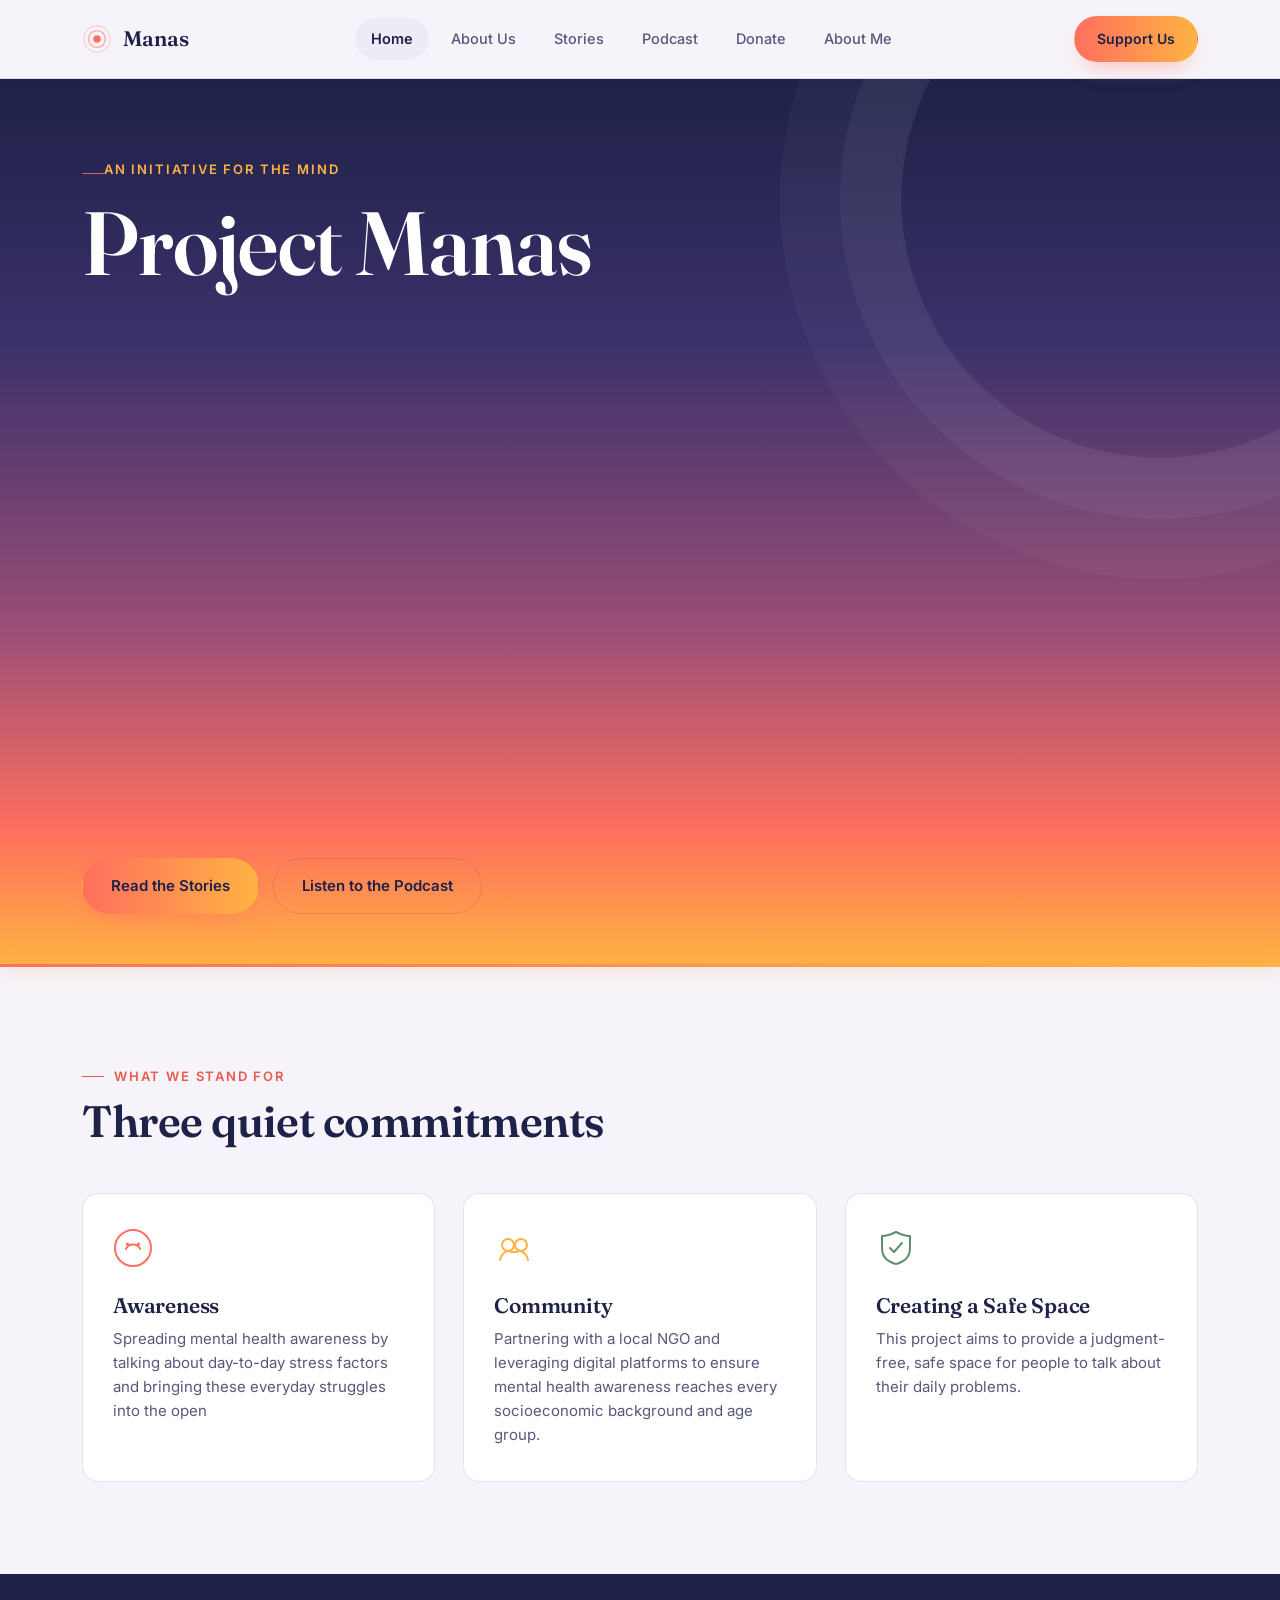
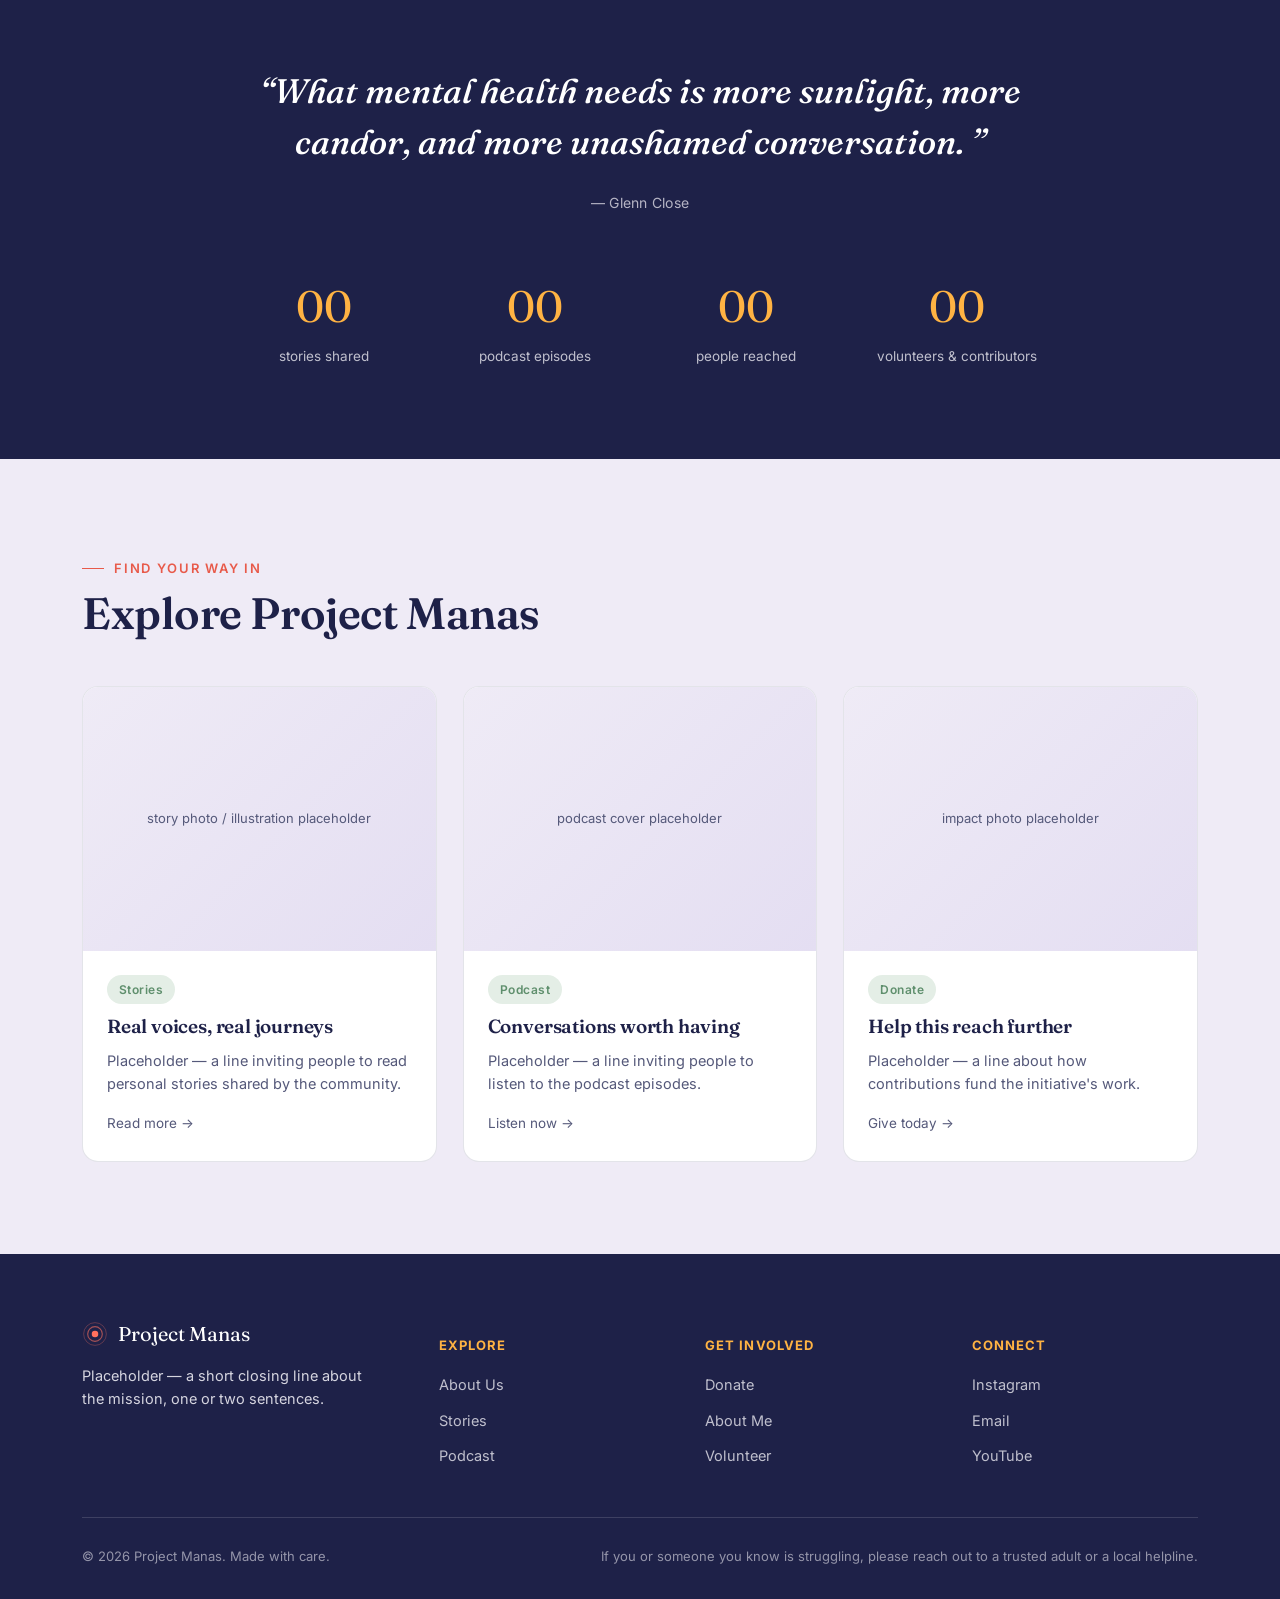
==== index.html @ 9d2ca4c9 "Update index.html" ====
<!doctype html>
<html lang="en">
<head>
<meta charset="UTF-8">
<meta name="viewport" content="width=device-width, initial-scale=1.0">
<title>Project Manas — an initiative for the mind</title>
<meta name="description" content="Project Manas is a youth-led mental health awareness initiative — stories, conversations and support, from stigma to sunrise.">
<link rel="preconnect" href="https://fonts.googleapis.com">
<link rel="preconnect" href="https://fonts.gstatic.com" crossorigin>
<link href="https://fonts.googleapis.com/css2?family=Fraunces:ital,opsz,wght@0,9..144,400;0,9..144,600;1,9..144,500&family=Inter:wght@400;500;600;700&display=swap" rel="stylesheet">
<link rel="stylesheet" href="style.css">
</head>
<body>

<!-- ============================= NAV ============================= -->
<header class="site-nav">
  <div class="container">
    <a href="index.html" class="brand">
      <svg class="mark" viewBox="0 0 32 32" fill="none" xmlns="http://www.w3.org/2000/svg" aria-hidden="true">
        <circle cx="16" cy="16" r="4" fill="url(#g-nav)"/>
        <circle cx="16" cy="16" r="9" stroke="url(#g-nav)" stroke-width="1.4" opacity="0.6"/>
        <circle cx="16" cy="16" r="14" stroke="url(#g-nav)" stroke-width="1.2" opacity="0.3"/>
        <defs><linearGradient id="g-nav" x1="0" y1="0" x2="32" y2="32">
          <stop stop-color="#FF6F5E"/><stop offset="1" stop-color="#FFB343"/>
        </linearGradient></defs>
      </svg>
      Manas
    </a>

    <nav aria-label="Primary">
      <ul class="nav-links">
        <li><a href="index.html" class="active">Home</a></li>
        <li><a href="about-us.html">About Us</a></li>
        <li><a href="stories.html">Stories</a></li>
        <li><a href="podcast.html">Podcast</a></li>
        <li><a href="donate.html">Donate</a></li>
        <li><a href="about-me.html">About Me</a></li>
      </ul>
    </nav>

    <div class="nav-cta">
      <a href="donate.html" class="btn btn-primary">Support Us</a>
      <button class="nav-toggle" aria-label="Toggle menu" aria-expanded="false"><span></span></button>
    </div>
  </div>
</header>

<!-- ============================= HERO ============================= -->
<section class="hero">
  <div class="container hero-inner">
 <span class="eyebrow" style="color:#FFB343;">an initiative for the mind</span>
    <h1>Project&nbsp;Manas</h1>
   
    
      <!--Project Manas is a student-led research initiative exploring the challenges, pressures and sources of stress experienced by school students.
      Through conversations, questionnaires and personal stories, we are creating a space where young voices can be heard, understood and valued.-->
    <div class="video-container">
    <iframe
        src="https://www.youtube.com/embed/s3HhU41XcIk"
        title="Project Manas – Introduction"
        allow="accelerometer; autoplay; clipboard-write; encrypted-media; gyroscope; picture-in-picture; web-share"
        allowfullscreen>
    </iframe>
</div>

    <div class="hero-cta">
      <a href="stories.html" class="btn btn-primary">Read the Stories</a>
      <a href="podcast.html" class="btn btn-outline">Listen to the Podcast</a>
    </div>
  </div>
</section>
<div class="horizon glow"></div>

<!-- ============================= PILLARS ============================= -->
<section class="section">
  <div class="container">
    <div class="section-head">
      <div>
        <span class="eyebrow">what we stand for</span>
        <h2 class="mt-8">Three quiet commitments</h2>
      </div>
      <p class="lede">
        <!-- CONTENT: replace with a short framing line for this section -->
       
      </p>
    </div>

    <div class="grid-3">
      <article class="pillar">
        <svg class="icon" viewBox="0 0 40 40" fill="none"><circle cx="20" cy="20" r="18" stroke="#FF6F5E" stroke-width="2"/><path d="M13 21c2-6 12-6 14 0" stroke="#FF6F5E" stroke-width="2" stroke-linecap="round"/><circle cx="14.5" cy="16" r="1.6" fill="#FF6F5E"/><circle cx="25.5" cy="16" r="1.6" fill="#FF6F5E"/></svg>
        <h3>Awareness</h3>
        <p>Spreading mental health awareness by talking about day-to-day stress factors and bringing these everyday struggles into the open</p>
      </article>

      <article class="pillar">
        <svg class="icon" viewBox="0 0 40 40" fill="none"><circle cx="14" cy="17" r="6" stroke="#FFB343" stroke-width="2"/><circle cx="27" cy="17" r="6" stroke="#FFB343" stroke-width="2"/><path d="M6 32c1-6 6-9 8-9s3 1 6 1 4-1 6-1 7 3 8 9" stroke="#FFB343" stroke-width="2" stroke-linecap="round"/></svg>
        <h3>Community</h3>
        <p>Partnering with a local NGO and leveraging digital platforms to ensure mental health awareness reaches every socioeconomic background and age group.</p>
      </article>

      <article class="pillar">
        <svg class="icon" viewBox="0 0 40 40" fill="none"><path d="M20 4c8 4 14 4 14 4v12c0 10-6 14-14 16C12 34 6 30 6 20V8s6 0 14-4Z" stroke="#5F8F6D" stroke-width="2" stroke-linejoin="round"/><path d="M14 20l4 4 8-9" stroke="#5F8F6D" stroke-width="2" stroke-linecap="round" stroke-linejoin="round"/></svg>
        <h3>Creating a Safe Space</h3>
        <p>This project aims to provide a judgment-free, safe space for people to talk about their daily problems.</p>
      </article>
    </div>
  </div>
</section>

<!-- ============================= QUOTE / STAT STRIP ============================= -->
<section class="section on-dark">
  <div class="container">
    <div class="quote-block">
      <blockquote>
        <!-- CONTENT: replace with a real quote — from a founder, a contributor, or a participant -->
        &ldquo;What mental health needs is more sunlight, more candor, and more unashamed conversation. 
&rdquo;
      </blockquote>
      <cite>— Glenn Close</cite>
    </div>

    <div class="stats mt-56 center" style="max-width:820px;">
      <div class="stat"><div class="num">00</div><div class="label"><!-- CONTENT --> stories shared</div></div>
      <div class="stat"><div class="num">00</div><div class="label"><!-- CONTENT --> podcast episodes</div></div>
      <div class="stat"><div class="num">00</div><div class="label"><!-- CONTENT --> people reached</div></div>
      <div class="stat"><div class="num">00</div><div class="label"><!-- CONTENT --> volunteers &amp; contributors</div></div>
    </div>
  </div>
</section>

<!-- ============================= EXPLORE ============================= -->
<section class="section on-panel">
  <div class="container">
    <div class="section-head">
      <div>
        <span class="eyebrow">find your way in</span>
        <h2 class="mt-8">Explore Project Manas</h2>
      </div>
    </div>

    <div class="cards-grid">
      <a href="stories.html" class="card">
        <div class="card-media">story photo / illustration placeholder</div>
        <div class="card-body">
          <span class="tag">Stories</span>
          <h3>Real voices, real journeys</h3>
          <p><!-- CONTENT --> Placeholder — a line inviting people to read personal stories shared by the community.</p>
          <div class="card-foot"><span>Read more →</span></div>
        </div>
      </a>

      <a href="podcast.html" class="card">
        <div class="card-media">podcast cover placeholder</div>
        <div class="card-body">
          <span class="tag">Podcast</span>
          <h3>Conversations worth having</h3>
          <p><!-- CONTENT --> Placeholder — a line inviting people to listen to the podcast episodes.</p>
          <div class="card-foot"><span>Listen now →</span></div>
        </div>
      </a>

      <a href="donate.html" class="card">
        <div class="card-media">impact photo placeholder</div>
        <div class="card-body">
          <span class="tag">Donate</span>
          <h3>Help this reach further</h3>
          <p><!-- CONTENT --> Placeholder — a line about how contributions fund the initiative's work.</p>
          <div class="card-foot"><span>Give today →</span></div>
        </div>
      </a>
    </div>
  </div>
</section>

<!-- ============================= FOOTER ============================= -->
<footer class="site-footer">
  <div class="container">
    <div class="footer-top">
      <div>
        <div class="footer-brand">
          <svg class="mark" viewBox="0 0 32 32" fill="none" xmlns="http://www.w3.org/2000/svg" aria-hidden="true" width="26" height="26">
            <circle cx="16" cy="16" r="4" fill="url(#g-foot)"/>
            <circle cx="16" cy="16" r="9" stroke="url(#g-foot)" stroke-width="1.4" opacity="0.6"/>
            <circle cx="16" cy="16" r="14" stroke="url(#g-foot)" stroke-width="1.2" opacity="0.3"/>
            <defs><linearGradient id="g-foot" x1="0" y1="0" x2="32" y2="32">
              <stop stop-color="#FF6F5E"/><stop offset="1" stop-color="#FFB343"/>
            </linearGradient></defs>
          </svg>
          Project Manas
        </div>
        <p style="max-width:32ch; font-size:14.5px;"><!-- CONTENT --> Placeholder — a short closing line about the mission, one or two sentences.</p>
      </div>
      <div class="footer-col">
        <h4>Explore</h4>
        <ul>
          <li><a href="about-us.html">About Us</a></li>
          <li><a href="stories.html">Stories</a></li>
          <li><a href="podcast.html">Podcast</a></li>
        </ul>
      </div>
      <div class="footer-col">
        <h4>Get Involved</h4>
        <ul>
          <li><a href="donate.html">Donate</a></li>
          <li><a href="about-me.html">About Me</a></li>
          <li><a href="#">Volunteer</a></li>
        </ul>
      </div>
      <div class="footer-col">
        <h4>Connect</h4>
        <ul>
          <li><a href="#">Instagram</a></li>
          <li><a href="#">Email</a></li>
          <li><a href="#">YouTube</a></li>
        </ul>
      </div>
    </div>
    <div class="footer-bottom">
      <span>© 2026 Project Manas. Made with care.</span>
      <span>If you or someone you know is struggling, please reach out to a trusted adult or a local helpline.</span>
    </div>
  </div>
</footer>

<script src="script.js"></script>
</body>
</html>
---- style.css ----
/* ==========================================================================
   PROJECT MANAS — design system
   Concept: "the horizon line" — a mind's journey from a quiet, dark night
   (stigma, struggle, silence) into a warm sunrise (awareness, community,
   hope). The gradient that runs through the hero, dividers and buttons is
   the one signature element carried across every page.
   ========================================================================== */

:root{
  /* ---- color: night → dawn ---- */
  --ink:        #1E2148;   /* deep indigo — dark sections, primary text */
  --ink-2:      #322A5E;   /* indigo-violet — gradient midpoint */
  --ink-soft:   #57598090; /* not used directly, kept for reference */
  --text-soft:  #55597A;   /* muted body text on light bg */
  --paper:      #F6F4FA;   /* pale lavender-white — main background */
  --paper-dim:  #EFEBF6;   /* slightly deeper panel background */
  --coral:      #FF6F5E;   /* sunrise coral — primary accent / CTA */
  --coral-dark: #E85A4A;
  --gold:       #FFB343;   /* sunrise gold — secondary accent */
  --rose:       #C9587B;   /* gradient midpoint between violet and coral */
  --sage:       #5F8F6D;   /* growth green — tags, quiet success accents */
  --sage-soft:  #E4EEE6;
  --line:       rgba(30,33,72,0.12);
  --line-dark:  rgba(255,255,255,0.14);

  --dawn-gradient: linear-gradient(180deg, #1E2148 0%, #3B316A 30%, #9A4E77 62%, #FF6F5E 85%, #FFB343 100%);
  --dawn-gradient-h: linear-gradient(90deg, #FF6F5E 0%, #FFB343 100%);
  --dawn-gradient-h-soft: linear-gradient(90deg, rgba(255,111,94,.55), rgba(255,179,67,.55));

  /* ---- type ---- */
  --font-display: "Fraunces", "Iowan Old Style", Georgia, serif;
  --font-body: "Inter", -apple-system, BlinkMacSystemFont, "Segoe UI", sans-serif;

  /* ---- layout ---- */
  --container: 1180px;
  --radius-lg: 24px;
  --radius-md: 16px;
  --radius-sm: 10px;
  --radius-pill: 999px;
}

*, *::before, *::after{ box-sizing: border-box; }

html{ scroll-behavior: smooth; }
@media (prefers-reduced-motion: reduce){
  html{ scroll-behavior: auto; }
  *, *::before, *::after{ animation-duration: 0.001ms !important; animation-iteration-count: 1 !important; transition-duration: 0.001ms !important; }
}

body{
  margin: 0;
  font-family: var(--font-body);
  color: var(--ink);
  background: var(--paper);
  -webkit-font-smoothing: antialiased;
  line-height: 1.6;
}

img{ max-width: 100%; display: block; }

a{ color: inherit; text-decoration: none; }

::selection{ background: var(--coral); color: white; }

:focus-visible{
  outline: 2.5px solid var(--coral);
  outline-offset: 3px;
  border-radius: 4px;
}

.container{
  max-width: var(--container);
  margin: 0 auto;
  padding: 0 32px;
}

.eyebrow{
  display: inline-flex;
  align-items: center;
  gap: 10px;
  font-size: 13px;
  letter-spacing: 0.14em;
  text-transform: uppercase;
  font-weight: 600;
  color: var(--coral-dark);
}
.eyebrow::before{
  content: "";
  width: 22px; height: 1px;
  background: var(--coral-dark);
  display: inline-block;
}
.on-dark .eyebrow{ color: var(--gold); }
.on-dark .eyebrow::before{ background: var(--gold); }

h1, h2, h3{
  font-family: var(--font-display);
  font-weight: 600;
  line-height: 1.1;
  margin: 0;
  letter-spacing: -0.01em;
}

h1{ font-size: clamp(40px, 6vw, 76px); }
h2{ font-size: clamp(28px, 3.6vw, 44px); }
h3{ font-size: 21px; }

p{ margin: 0; }

.lede{
  font-size: 19px;
  color: var(--text-soft);
  max-width: 54ch;
}
.on-dark .lede{ color: rgba(246,244,250,0.82); }

/* ---- buttons ---- */
.btn{
  display: inline-flex;
  align-items: center;
  gap: 10px;
  padding: 15px 28px;
  border-radius: var(--radius-pill);
  font-weight: 600;
  font-size: 15px;
  border: 1.5px solid transparent;
  cursor: pointer;
  transition: transform .18s ease, box-shadow .18s ease, background .18s ease, border-color .18s ease;
  white-space: nowrap;
}
.btn:hover{ transform: translateY(-2px); }

.btn-primary{
  background: var(--dawn-gradient-h);
  color: #1E2148;
  box-shadow: 0 10px 24px -10px rgba(255,111,94,0.55);
}
.btn-primary:hover{ box-shadow: 0 14px 30px -10px rgba(255,111,94,0.7); }

.btn-outline{
  border-color: var(--line);
  color: var(--ink);
  background: transparent;
}
.btn-outline:hover{ border-color: var(--coral-dark); }

.on-dark .btn-outline{
  border-color: var(--line-dark);
  color: var(--paper);
}
.on-dark .btn-outline:hover{ border-color: var(--gold); }

/* ==========================================================================
   NAV
   ========================================================================== */
.site-nav{
  position: sticky;
  top: 0;
  z-index: 100;
  background: rgba(246,244,250,0.82);
  backdrop-filter: blur(14px);
  -webkit-backdrop-filter: blur(14px);
  border-bottom: 1px solid var(--line);
}
.site-nav .container{
  display: flex;
  align-items: center;
  justify-content: space-between;
  height: 78px;
}
.brand{
  display: flex;
  align-items: center;
  gap: 11px;
  font-family: var(--font-display);
  font-weight: 600;
  font-size: 21px;
  color: var(--ink);
}
.brand .mark{ width: 30px; height: 30px; flex-shrink: 0; }

.nav-links{
  display: flex;
  align-items: center;
  gap: 6px;
  list-style: none;
  margin: 0; padding: 0;
}
.nav-links a{
  display: inline-block;
  padding: 9px 16px;
  border-radius: var(--radius-pill);
  font-size: 14.5px;
  font-weight: 500;
  color: var(--text-soft);
  transition: color .15s ease, background .15s ease;
}
.nav-links a:hover{ color: var(--ink); background: var(--paper-dim); }
.nav-links a.active{ color: var(--ink); background: var(--paper-dim); font-weight: 600; }

.nav-cta{ display: flex; align-items: center; gap: 14px; }
.nav-cta .btn{ padding: 11px 22px; font-size: 14px; }

.nav-toggle{
  display: none;
  background: none; border: none; cursor: pointer;
  width: 40px; height: 40px;
  align-items: center; justify-content: center;
}
.nav-toggle span, .nav-toggle span::before, .nav-toggle span::after{
  content: ""; display: block; width: 22px; height: 2px; background: var(--ink);
  position: relative; transition: transform .2s ease, opacity .2s ease;
}
.nav-toggle span::before{ position: absolute; top: -7px; }
.nav-toggle span::after{ position: absolute; top: 7px; }

@media (max-width: 900px){
  .nav-links{
    position: fixed; inset: 78px 0 0 0;
    background: var(--paper);
    flex-direction: column;
    align-items: stretch;
    padding: 18px 24px;
    gap: 2px;
    transform: translateY(-8px);
    opacity: 0;
    pointer-events: none;
    transition: opacity .2s ease, transform .2s ease;
  }
  .nav-links a{ padding: 14px 12px; font-size: 17px; border-radius: var(--radius-sm); }
  .site-nav.open .nav-links{ opacity: 1; transform: translateY(0); pointer-events: auto; }
  .nav-toggle{ display: flex; }
  .nav-cta .btn-outline{ display: none; }
}

/* ==========================================================================
   HERO
   ========================================================================== */
.hero{
  position: relative;
  background: var(--dawn-gradient);
  color: var(--paper);
  overflow: hidden;
  padding: 110px 0 90px;
}
.hero::after{
  /* subtle static "ripple" rings, echoing the logo mark */
  content: "";
  position: absolute;
  right: -140px; top: -140px;
  width: 520px; height: 520px;
  border-radius: 50%;
  border: 1px solid rgba(255,255,255,0.10);
  box-shadow: 0 0 0 60px rgba(255,255,255,0.045), 0 0 0 120px rgba(255,255,255,0.03);
  pointer-events: none;
}
.hero-inner{
  position: relative;
  z-index: 1;
  display: grid;
  gap: 26px;
  max-width: 720px;
}
.hero h1{ color: white; }
.hero .lede{ color: rgba(246,244,250,0.86); }
.hero-cta{ display: flex; gap: 14px; flex-wrap: wrap; margin-top: 8px; }

.page-hero{
  padding: 76px 0 80px;
}
.page-hero .hero-inner{ max-width: 640px; gap: 18px; }

/* ---- horizon divider: the signature element ---- */
.horizon{
  height: 3px;
  width: 100%;
  background: var(--dawn-gradient-h);
  border: none;
  margin: 0;
  position: relative;
}
.horizon.glow{
  box-shadow: 0 0 22px 1px rgba(255,143,84,0.55);
  animation: horizon-breathe 6s ease-in-out infinite;
}
@keyframes horizon-breathe{
  0%, 100%{ opacity: 0.75; }
  50%{ opacity: 1; }
}

/* ==========================================================================
   SECTIONS
   ========================================================================== */
.section{ padding: 92px 0; }
.section-tight{ padding: 64px 0; }
.section.on-panel{ background: var(--paper-dim); }
.section.on-dark{ background: var(--ink); color: var(--paper); }

.section-head{
  display: flex;
  justify-content: space-between;
  align-items: flex-end;
  gap: 24px;
  margin-bottom: 48px;
  flex-wrap: wrap;
}
.section-head h2{ margin-top: 10px; }

/* ---- pillar / value cards ---- */
.grid-3{
  display: grid;
  grid-template-columns: repeat(3, 1fr);
  gap: 28px;
}
.grid-2{
  display: grid;
  grid-template-columns: repeat(2, 1fr);
  gap: 28px;
}
@media (max-width: 860px){
  .grid-3, .grid-2{ grid-template-columns: 1fr; }
}

.pillar{
  padding: 34px 30px;
  border-radius: var(--radius-md);
  background: white;
  border: 1px solid var(--line);
  transition: transform .2s ease, box-shadow .2s ease;
}
.pillar:hover{ transform: translateY(-4px); box-shadow: 0 20px 40px -24px rgba(30,33,72,0.25); }
.pillar .icon{ width: 40px; height: 40px; margin-bottom: 18px; }
.pillar h3{ margin-bottom: 10px; }
.pillar p{ color: var(--text-soft); font-size: 15px; }

/* ---- generic content card (stories / podcast episodes / donate tiers) ---- */
.card{
  background: white;
  border: 1px solid var(--line);
  border-radius: var(--radius-md);
  overflow: hidden;
  display: flex;
  flex-direction: column;
  transition: transform .2s ease, box-shadow .2s ease;
}
.card:hover{ transform: translateY(-4px); box-shadow: 0 24px 44px -26px rgba(30,33,72,0.28); }
.card-media{
  aspect-ratio: 4/3;
  background: linear-gradient(135deg, var(--paper-dim), #E4DEF2);
  display: flex; align-items: center; justify-content: center;
  color: var(--text-soft); font-size: 13px;
}
.card-media iframe {
    width: 100%;
    height: 100%;
    border: 0;
}
.card-body{ padding: 24px 24px 26px; display: flex; flex-direction: column; gap: 12px; flex: 1; }
.tag{
  display: inline-flex;
  align-self: flex-start;
  font-size: 12px;
  font-weight: 600;
  letter-spacing: 0.04em;
  padding: 5px 12px;
  border-radius: var(--radius-pill);
  background: var(--sage-soft);
  color: var(--sage);
}
.card h3{ font-size: 19px; }
.card p{ color: var(--text-soft); font-size: 14.5px; }
.card-foot{ margin-top: auto; display: flex; align-items: center; justify-content: space-between; font-size: 13.5px; color: var(--text-soft); padding-top: 6px; }

.cards-grid{ display: grid; grid-template-columns: repeat(3, 1fr); gap: 26px; }
@media (max-width: 980px){ .cards-grid{ grid-template-columns: repeat(2, 1fr); } }
@media (max-width: 640px){ .cards-grid{ grid-template-columns: 1fr; } }

/* ---- quote block ---- */
.quote-block{
  max-width: 780px;
  margin: 0 auto;
  text-align: center;
}
.quote-block blockquote{
  font-family: var(--font-display);
  font-style: italic;
  font-weight: 500;
  font-size: clamp(24px, 3vw, 34px);
  line-height: 1.5;
  margin: 0 0 22px;
  color: var(--ink);
}
.on-dark .quote-block blockquote{ color: white; }
.quote-block cite{ font-style: normal; font-size: 14px; color: var(--text-soft); letter-spacing: 0.02em; }
.on-dark .quote-block cite{ color: rgba(246,244,250,0.7); }

/* ---- filter pills (stories / podcast) ---- */
.filters{ display: flex; gap: 10px; flex-wrap: wrap; }
.filter-pill{
  padding: 9px 18px;
  border-radius: var(--radius-pill);
  border: 1.5px solid var(--line);
  background: white;
  font-size: 13.5px;
  font-weight: 600;
  color: var(--text-soft);
  cursor: pointer;
  transition: all .15s ease;
}
.filter-pill.is-active, .filter-pill:hover{
  border-color: var(--coral-dark);
  color: var(--coral-dark);
  background: rgba(255,111,94,0.08);
}

/* ---- donate tiers ---- */
.tier{
  padding: 36px 30px;
  border-radius: var(--radius-lg);
  border: 1.5px solid var(--line);
  background: white;
  display: flex;
  flex-direction: column;
  gap: 16px;
}
.tier.featured{
  border-color: transparent;
  background: var(--ink);
  color: var(--paper);
  position: relative;
}
.tier.featured::before{
  content: "";
  position: absolute; inset: 0;
  border-radius: inherit;
  padding: 1.5px;
  background: var(--dawn-gradient-h);
  -webkit-mask: linear-gradient(#fff 0 0) content-box, linear-gradient(#fff 0 0);
  -webkit-mask-composite: xor;
  mask-composite: exclude;
  pointer-events: none;
}
.tier .amount{ font-family: var(--font-display); font-size: 40px; font-weight: 600; }
.tier ul{ list-style: none; margin: 0; padding: 0; display: grid; gap: 10px; font-size: 14.5px; }
.tier.featured ul{ color: rgba(246,244,250,0.85); }
.tier ul{ color: var(--text-soft); }
.tier li{ display: flex; gap: 10px; align-items: flex-start; }
.tier li svg{ flex-shrink: 0; margin-top: 3px; }

/* ---- podcast player mock ---- */
.player{
  display: flex;
  align-items: center;
  gap: 18px;
  padding: 18px 22px;
  border-radius: var(--radius-md);
  background: var(--ink);
  color: white;
}
.player .play-btn{
  width: 46px; height: 46px; border-radius: 50%;
  background: var(--dawn-gradient-h);
  display: flex; align-items: center; justify-content: center;
  flex-shrink: 0; border: none; cursor: pointer;
}
.player .track{ flex: 1; height: 4px; background: rgba(255,255,255,0.18); border-radius: 4px; overflow: hidden; }
.player .track::after{ content: ""; display: block; width: 32%; height: 100%; background: var(--dawn-gradient-h); }
.player .time{ font-size: 12.5px; color: rgba(255,255,255,0.7); font-variant-numeric: tabular-nums; }

/* ---- simple stat strip ---- */
.stats{
  display: grid;
  grid-template-columns: repeat(4, 1fr);
  gap: 24px;
  text-align: left;
}
@media (max-width: 760px){ .stats{ grid-template-columns: repeat(2, 1fr); } }
.stat .num{ font-family: var(--font-display); font-size: clamp(30px,4vw,44px); color: var(--gold); }
.stat .label{ font-size: 13.5px; color: rgba(246,244,250,0.75); margin-top: 4px; }

/* ---- team / person block (about us + about me) ---- */
.person{
  display: grid;
  grid-template-columns: 260px 1fr;
  gap: 46px;
  align-items: center;
}
@media (max-width: 760px){ .person{ grid-template-columns: 1fr; } }
.person-photo{
  aspect-ratio: 1;
  border-radius: var(--radius-lg);
  background: linear-gradient(150deg, var(--rose), var(--gold));
  display: flex; align-items: center; justify-content: center;
  color: white; font-size: 13px; text-align: center; padding: 20px;
}

.timeline{ display: grid; gap: 0; }
.timeline-item{
  display: grid;
  grid-template-columns: 110px 1px 1fr;
  gap: 28px;
  padding-bottom: 40px;
  position: relative;
}
.timeline-item:last-child{ padding-bottom: 0; }
.timeline-item .when{ font-weight: 600; color: var(--coral-dark); font-size: 14.5px; padding-top: 3px; }
.timeline-item .rule{ background: var(--line); position: relative; }
.timeline-item .rule::before{
  content: "";
  position: absolute; top: 3px; left: 50%; transform: translateX(-50%);
  width: 9px; height: 9px; border-radius: 50%;
  background: var(--dawn-gradient-h);
}
.timeline-item:last-child .rule{ background: linear-gradient(var(--line), transparent); }
.timeline-item h3{ margin-bottom: 8px; }
.timeline-item p{ color: var(--text-soft); font-size: 15px; max-width: 56ch; }
@media (max-width: 620px){
  .timeline-item{ grid-template-columns: 70px 1px 1fr; gap: 18px; }
}

/* ---- form (donate / contact-style bits) ---- */
.field-row{ display: grid; grid-template-columns: 1fr 1fr; gap: 16px; }
@media (max-width: 620px){ .field-row{ grid-template-columns: 1fr; } }
label{ display: block; font-size: 13.5px; font-weight: 600; margin-bottom: 7px; color: var(--ink); }
input[type="text"], input[type="email"], input[type="number"], textarea{
  width: 100%;
  padding: 13px 16px;
  border-radius: var(--radius-sm);
  border: 1.5px solid var(--line);
  background: white;
  font-family: var(--font-body);
  font-size: 15px;
  color: var(--ink);
  transition: border-color .15s ease;
}
input:focus, textarea:focus{ border-color: var(--coral-dark); outline: none; }
.amount-toggle{ display: flex; gap: 10px; flex-wrap: wrap; }
.amount-toggle button{
  padding: 12px 20px;
  border-radius: var(--radius-pill);
  border: 1.5px solid var(--line);
  background: white;
  font-weight: 600;
  cursor: pointer;
}
.amount-toggle button.is-active{ background: var(--ink); color: white; border-color: var(--ink); }

/* ==========================================================================
   FOOTER
   ========================================================================== */
.site-footer{
  background: var(--ink);
  color: rgba(246,244,250,0.85);
  padding: 64px 0 32px;
}
.footer-top{
  display: grid;
  grid-template-columns: 1.4fr 1fr 1fr 1fr;
  gap: 40px;
  padding-bottom: 48px;
}
@media (max-width: 760px){ .footer-top{ grid-template-columns: 1fr 1fr; } }
.footer-brand{ display: flex; align-items: center; gap: 10px; font-family: var(--font-display); font-size: 20px; color: white; margin-bottom: 14px; }
.footer-col h4{ font-size: 13px; text-transform: uppercase; letter-spacing: 0.08em; color: var(--gold); margin-bottom: 16px; }
.footer-col ul{ list-style: none; margin: 0; padding: 0; display: grid; gap: 10px; }
.footer-col a{ font-size: 14.5px; color: rgba(246,244,250,0.75); transition: color .15s ease; }
.footer-col a:hover{ color: white; }
.footer-bottom{
  padding-top: 28px;
  border-top: 1px solid var(--line-dark);
  display: flex;
  justify-content: space-between;
  align-items: center;
  flex-wrap: wrap;
  gap: 12px;
  font-size: 13px;
  color: rgba(246,244,250,0.55);
}

/* ---- utility ---- */
.mt-8{ margin-top: 8px; } .mt-16{ margin-top: 16px; } .mt-24{ margin-top: 24px; } .mt-40{ margin-top: 40px; } .mt-56{ margin-top: 56px; }
.center{ text-align: center; margin-left: auto; margin-right: auto; }
.max-60{ max-width: 60ch; }

.video-container {
    width: 100%;
    max-width: 900px;
    margin: 30px auto;
    aspect-ratio: 16 / 9;
    overflow: hidden;
    border-radius: 16px;
}

.video-container iframe {
    width: 100%;
    height: 100%;
    border: 0;
   display: block;
}
.hero-inner .video-container {
    width: 100%;
    max-width: 900px;
    margin: 30px auto;
    aspect-ratio: 16 / 9;
    overflow: hidden;
    border-radius: 16px;
}

.hero-inner .video-container iframe {
    width: 100%;
    height: 100%;
    border: 0;
    display: block;
}
.hero-inner .eyebrow {
    margin-bottom: 10px;
}
/* HOMEPAGE HERO FINAL */
.hero {
    padding: 40px 0 50px !important;
}

.hero-inner {
    max-width: 1180px;
    padding-top: 0 !important;
    gap: 18px;
}

.hero-inner .eyebrow {
    margin-bottom: 0;
}

.hero-inner h1 {
    font-size: clamp(60px, 7vw, 90px);
    line-height: 1;
    margin-bottom: 10px;
}

.hero-inner .video-container {
    width: 100%;
    max-width: 900px;
    margin: 10px auto 0;
    aspect-ratio: 16 / 9;
   overflow: hidden;
    border-radius: 16px;
}

.hero-inner .video-container iframe {
    width: 100%;
    height: 100%;
    border: 0;
    display: block;
}
/* Space above homepage hero eyebrow */
.hero-inner .eyebrow {
    display: inline-block;
    margin-top: 40px;
}
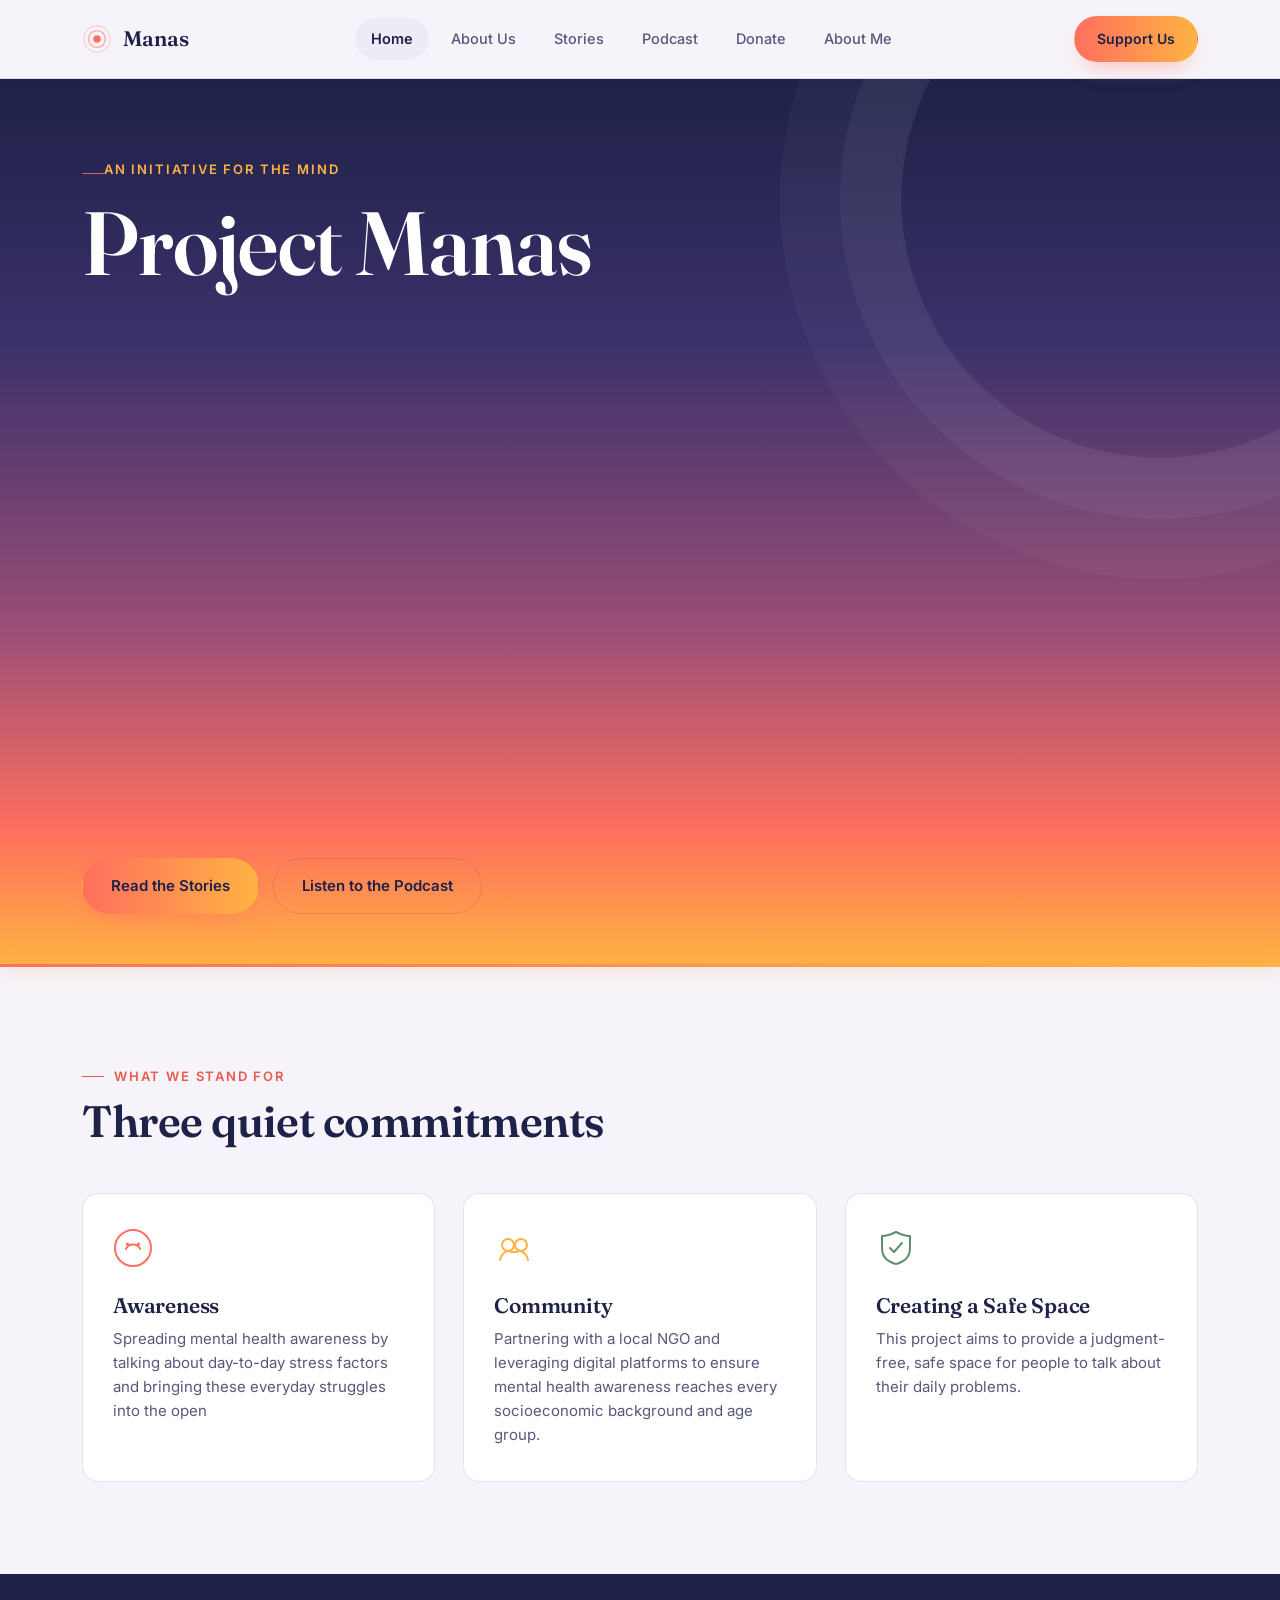
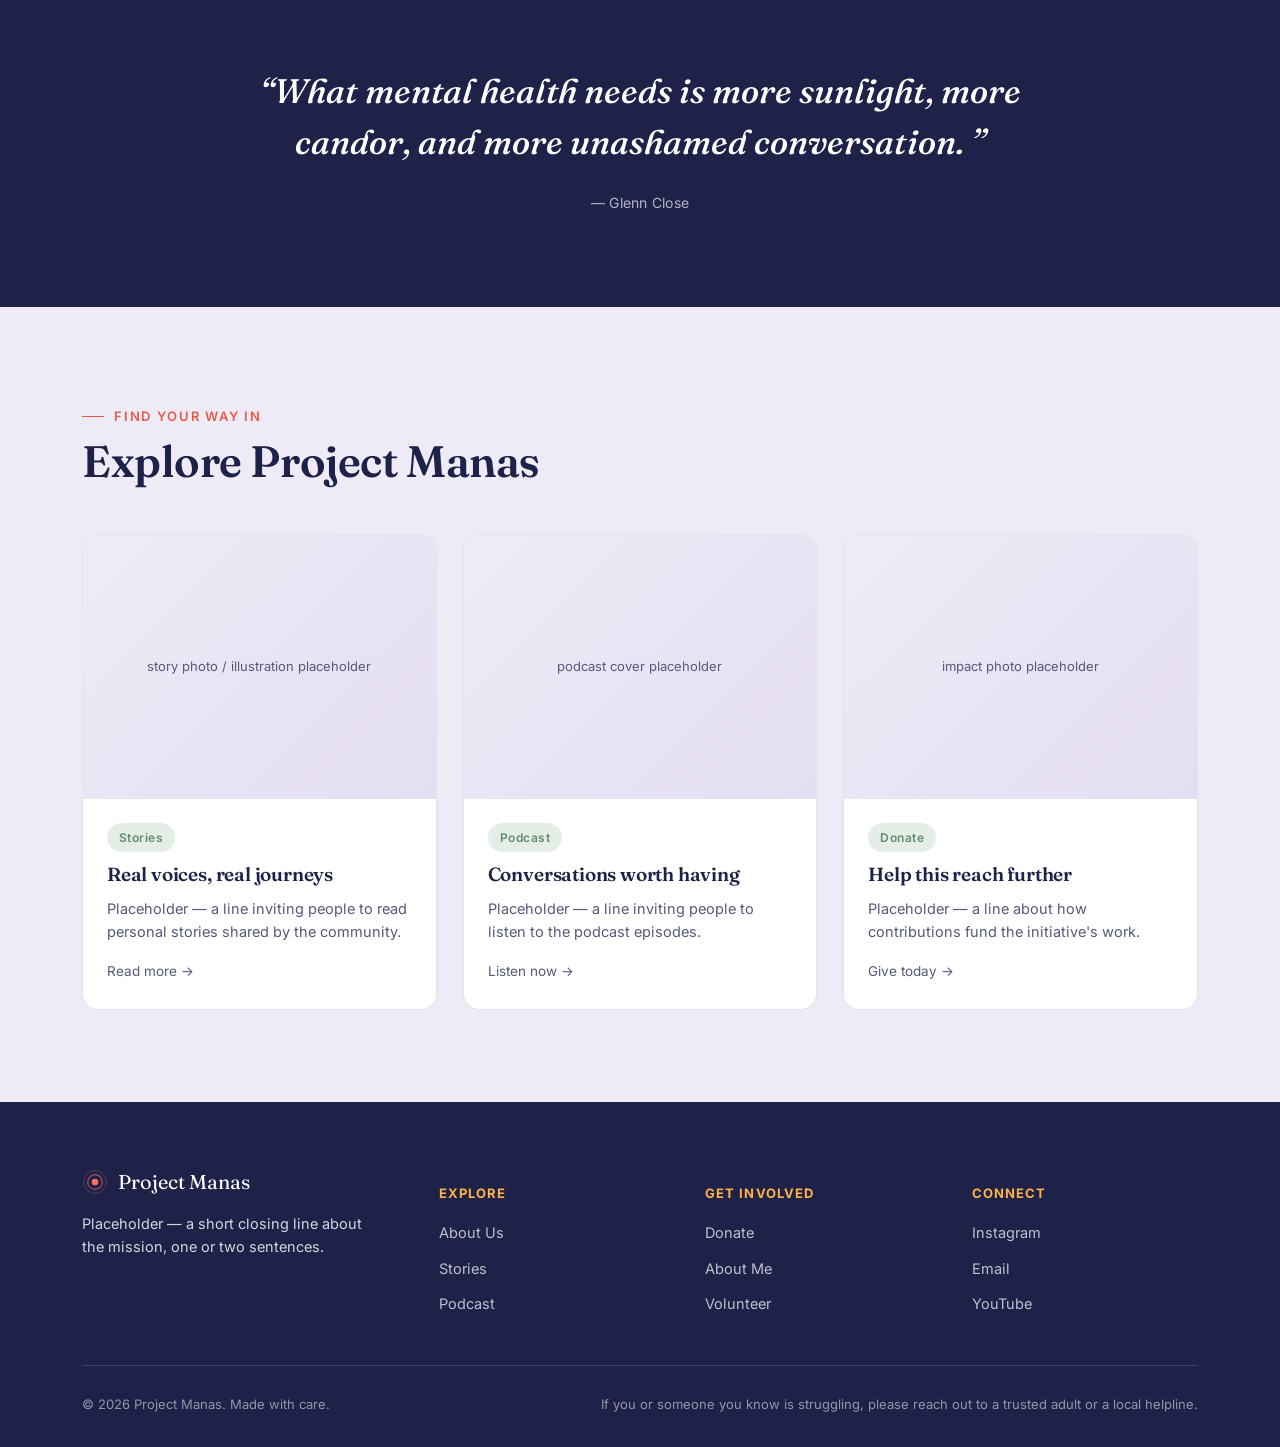
==== commit 24bf4ec6: "Update index.html" ====
--- a/index.html
+++ b/index.html
@@ -79,10 +79,7 @@
         <span class="eyebrow">what we stand for</span>
         <h2 class="mt-8">Three quiet commitments</h2>
       </div>
-      <p class="lede">
-        <!-- CONTENT: replace with a short framing line for this section -->
-       
-      </p>
+     
     </div>
 
     <div class="grid-3">
@@ -119,12 +116,7 @@
       <cite>— Glenn Close</cite>
     </div>
 
-    <div class="stats mt-56 center" style="max-width:820px;">
-      <div class="stat"><div class="num">00</div><div class="label"><!-- CONTENT --> stories shared</div></div>
-      <div class="stat"><div class="num">00</div><div class="label"><!-- CONTENT --> podcast episodes</div></div>
-      <div class="stat"><div class="num">00</div><div class="label"><!-- CONTENT --> people reached</div></div>
-      <div class="stat"><div class="num">00</div><div class="label"><!-- CONTENT --> volunteers &amp; contributors</div></div>
-    </div>
+  
   </div>
 </section>
 
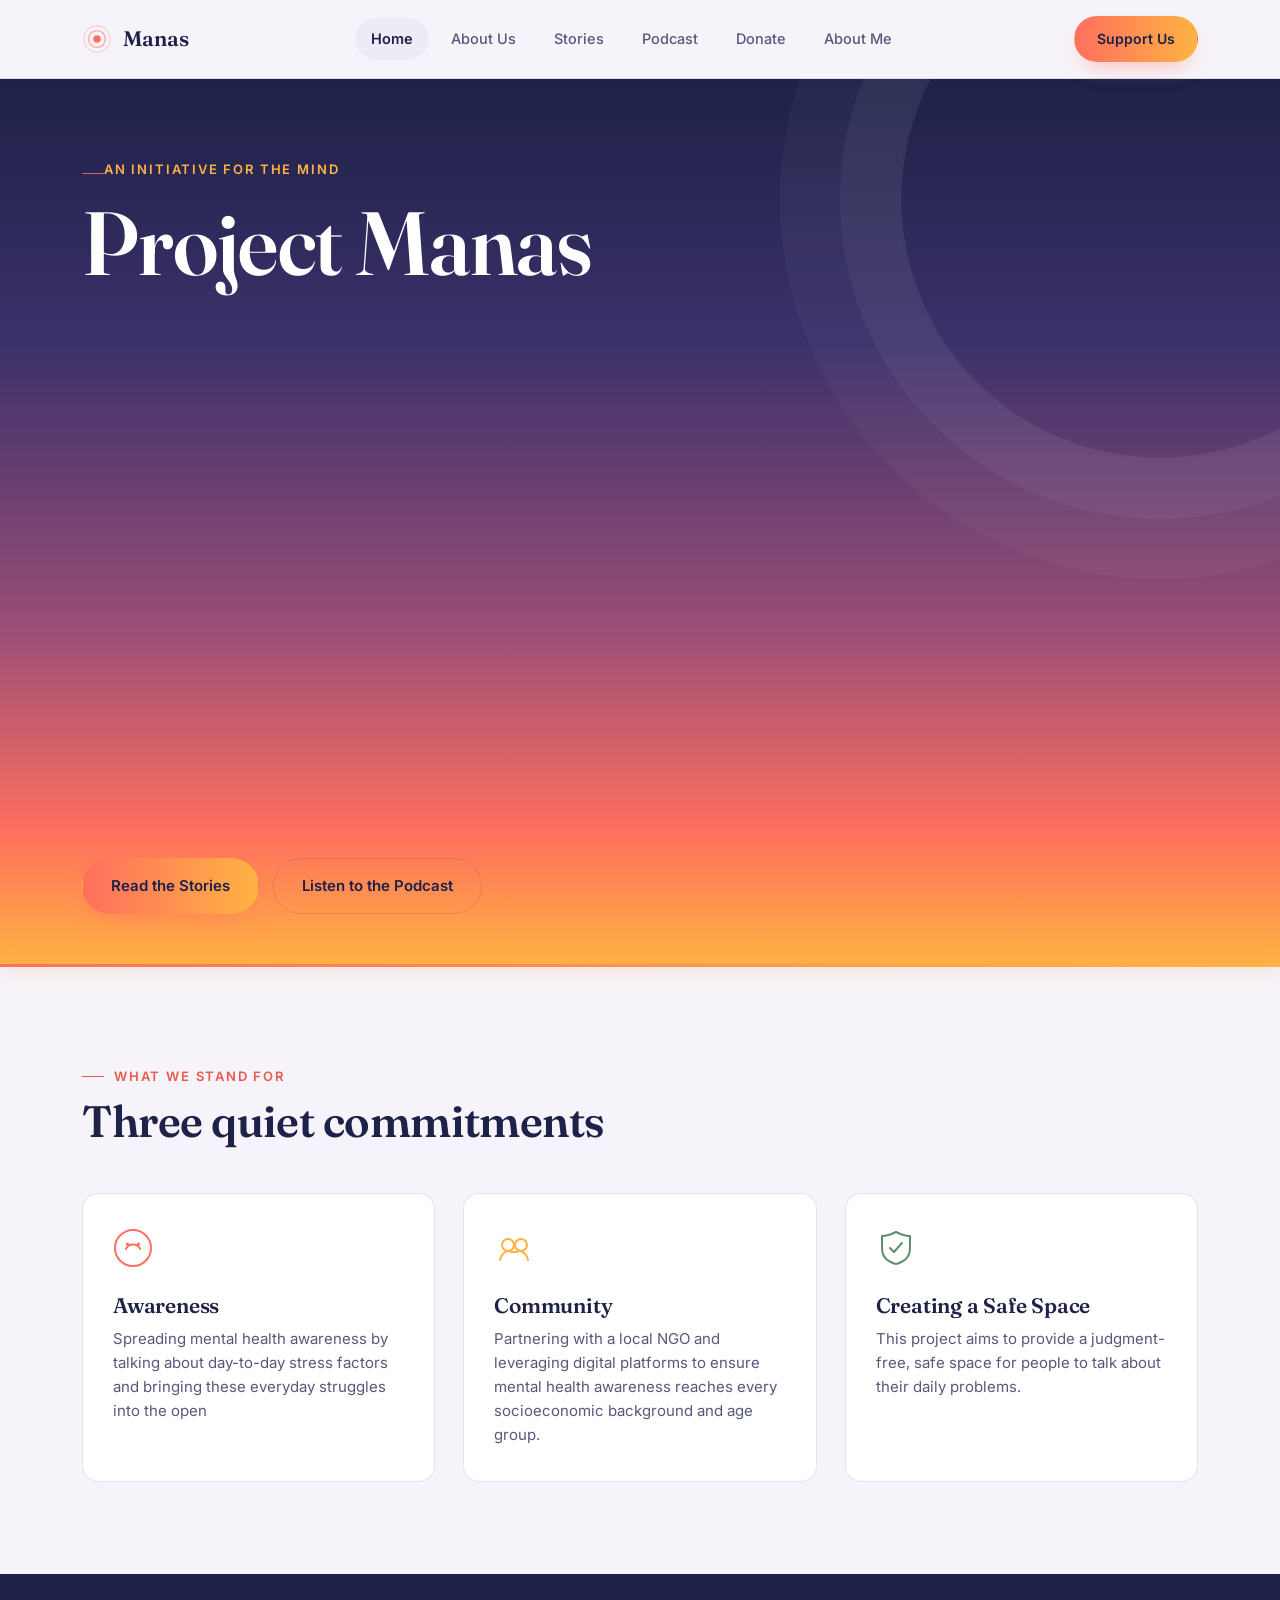
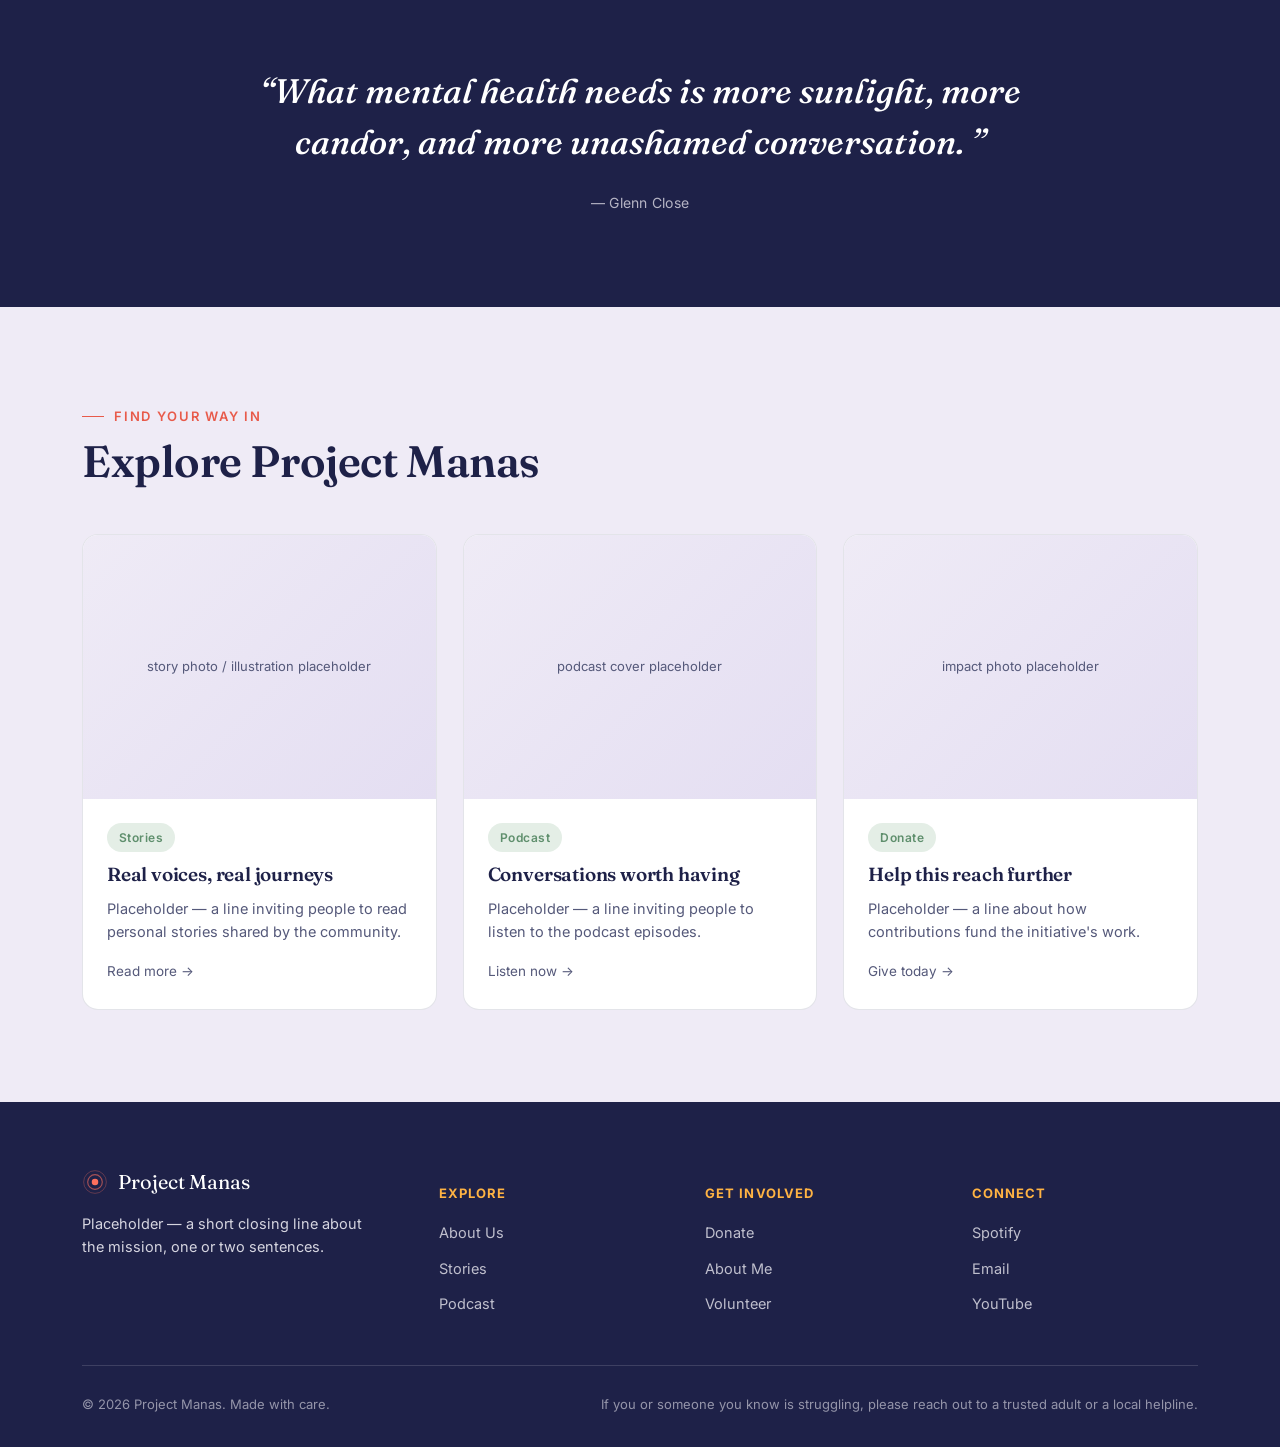
==== commit 1fc44e7b: "Replace Instagram link with Spotify link" ====
--- a/index.html
+++ b/index.html
@@ -201,7 +201,7 @@
       <div class="footer-col">
         <h4>Connect</h4>
         <ul>
-          <li><a href="#">Instagram</a></li>
+          <li><a href="#">Spotify</a></li>
           <li><a href="#">Email</a></li>
           <li><a href="#">YouTube</a></li>
         </ul>
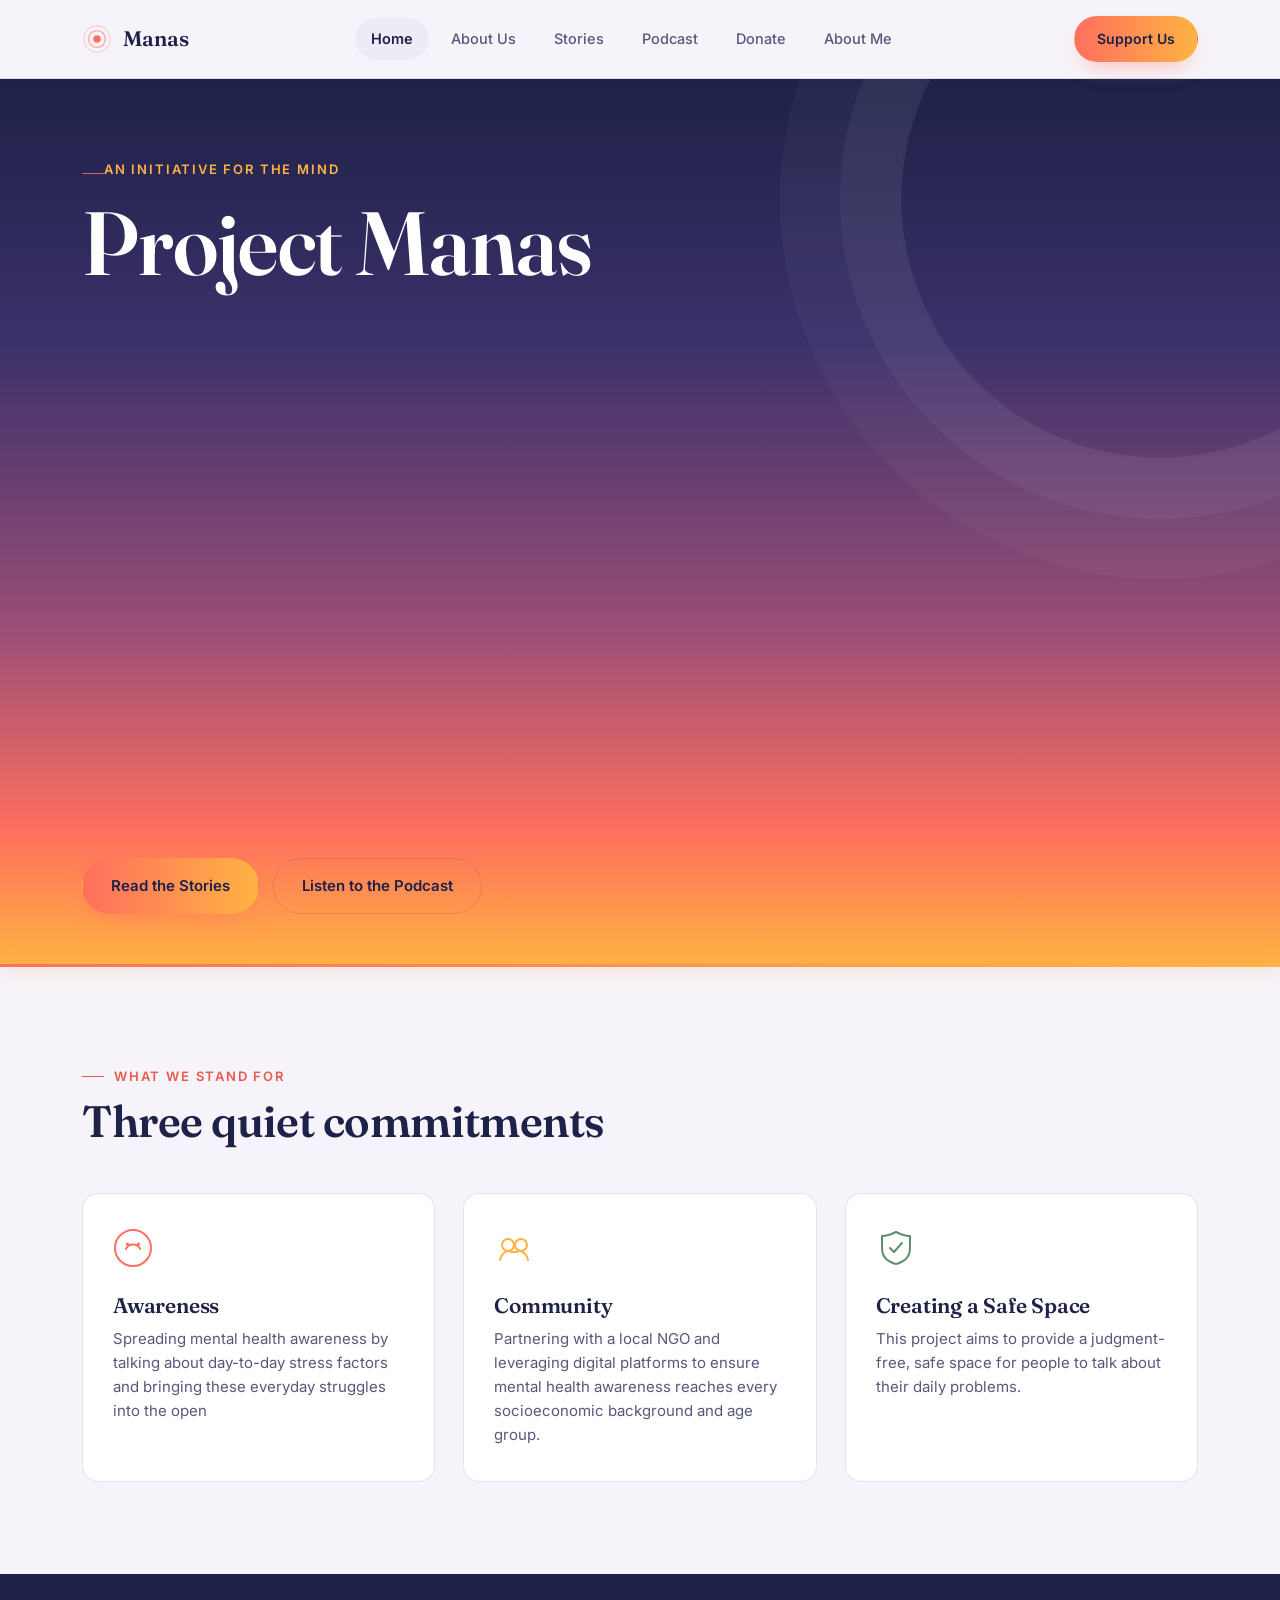
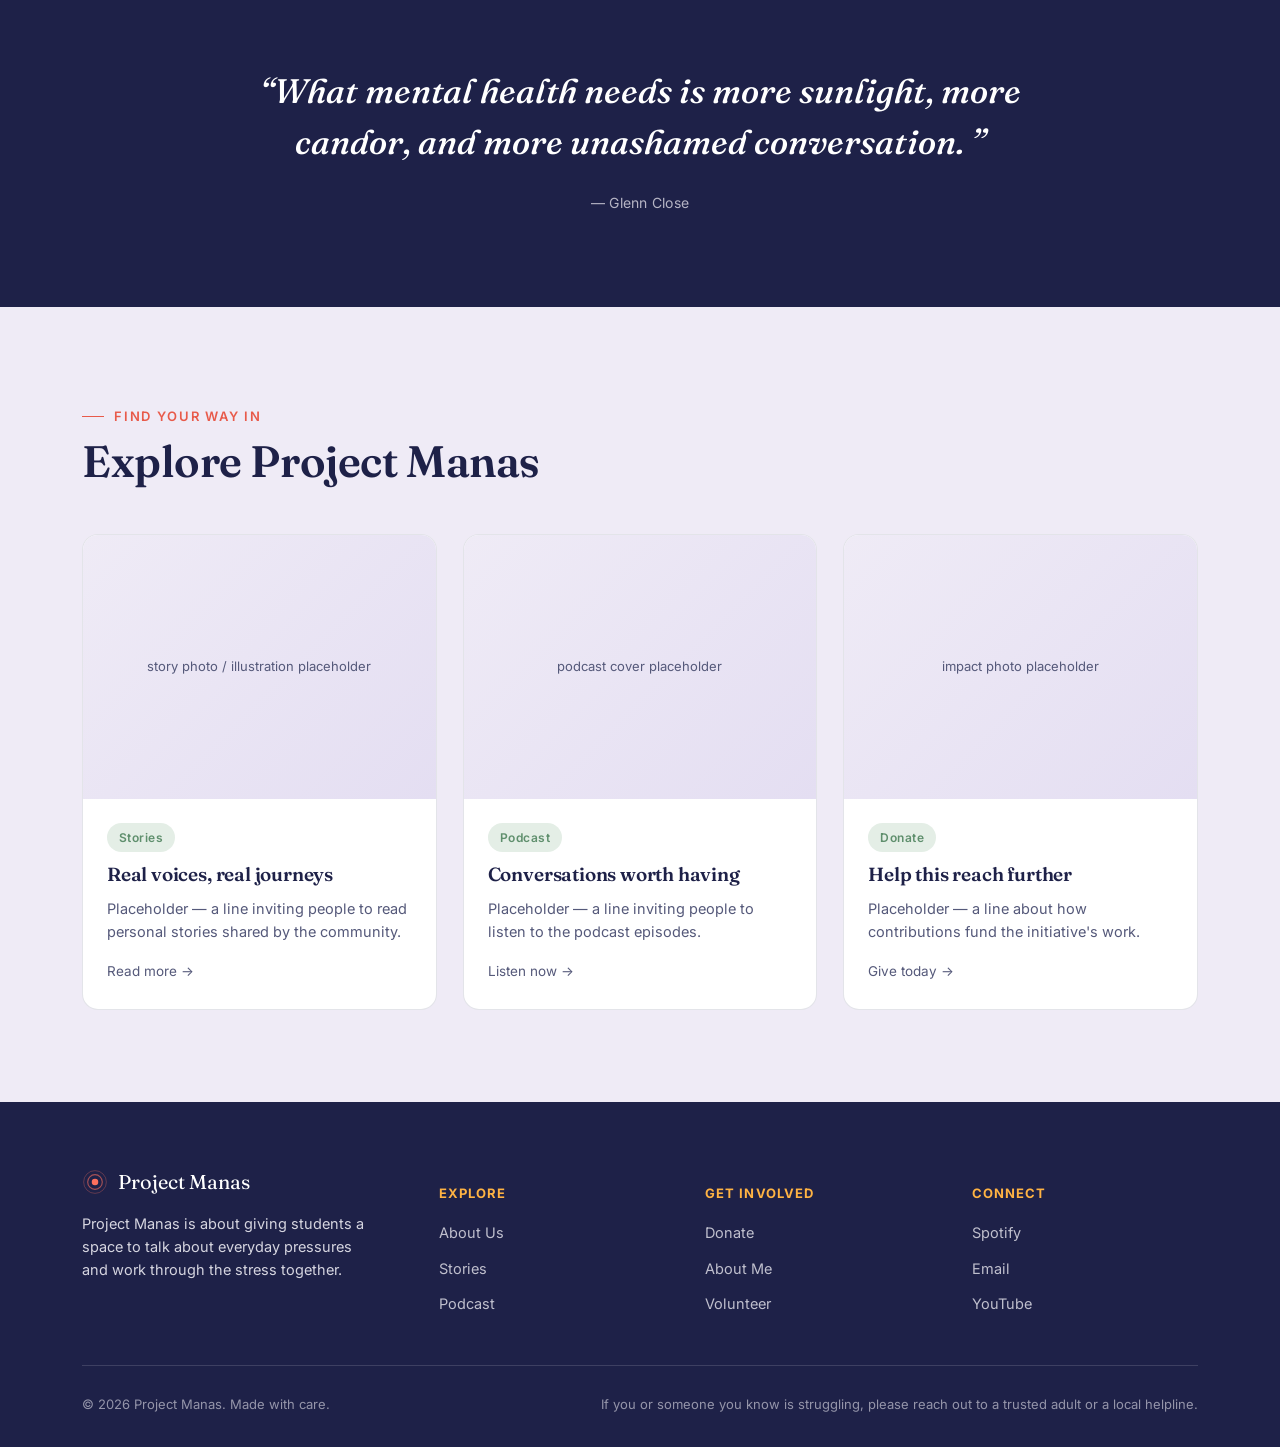
==== commit 092f4dd0: "Update project description in index.html" ====
--- a/index.html
+++ b/index.html
@@ -180,7 +180,7 @@
           </svg>
           Project Manas
         </div>
-        <p style="max-width:32ch; font-size:14.5px;"><!-- CONTENT --> Placeholder — a short closing line about the mission, one or two sentences.</p>
+        <p style="max-width:32ch; font-size:14.5px;"><!-- CONTENT --> Project Manas is about giving students a space to talk about everyday pressures and work through the stress together.</p>
       </div>
       <div class="footer-col">
         <h4>Explore</h4>
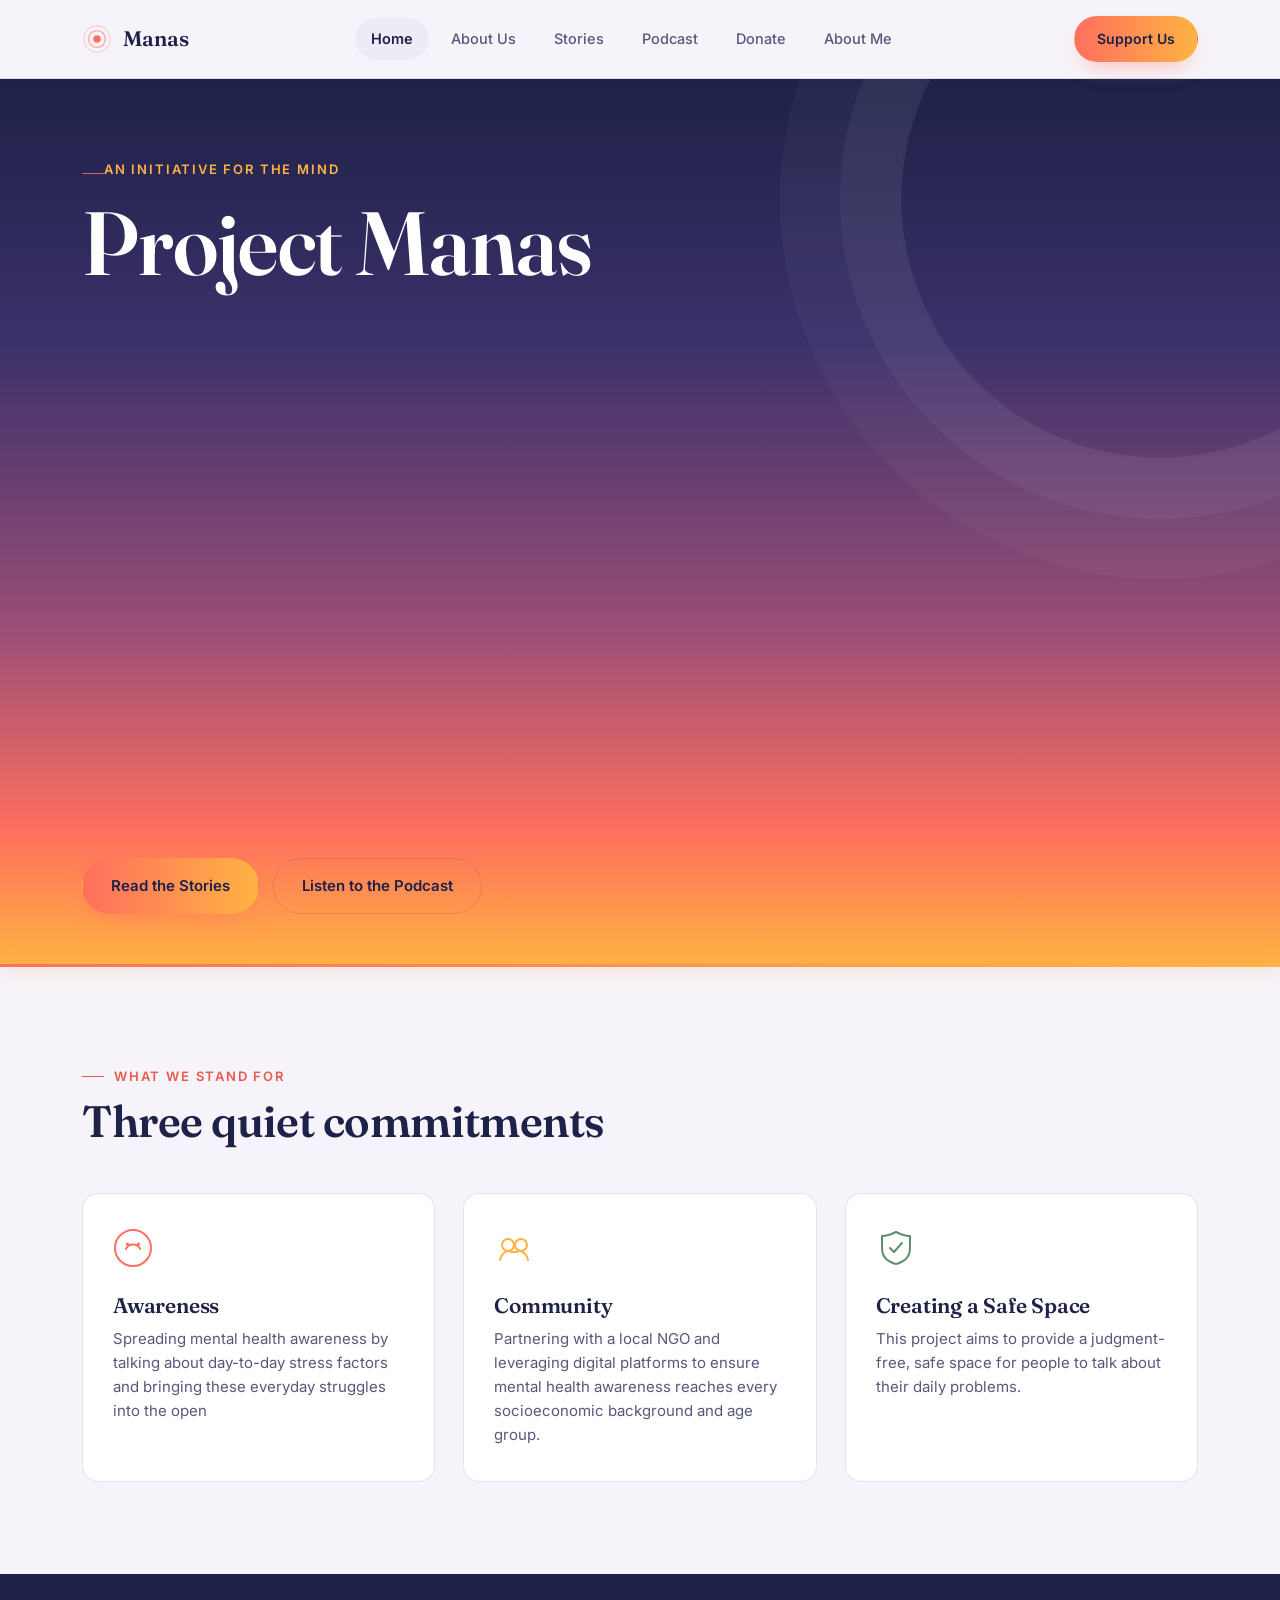
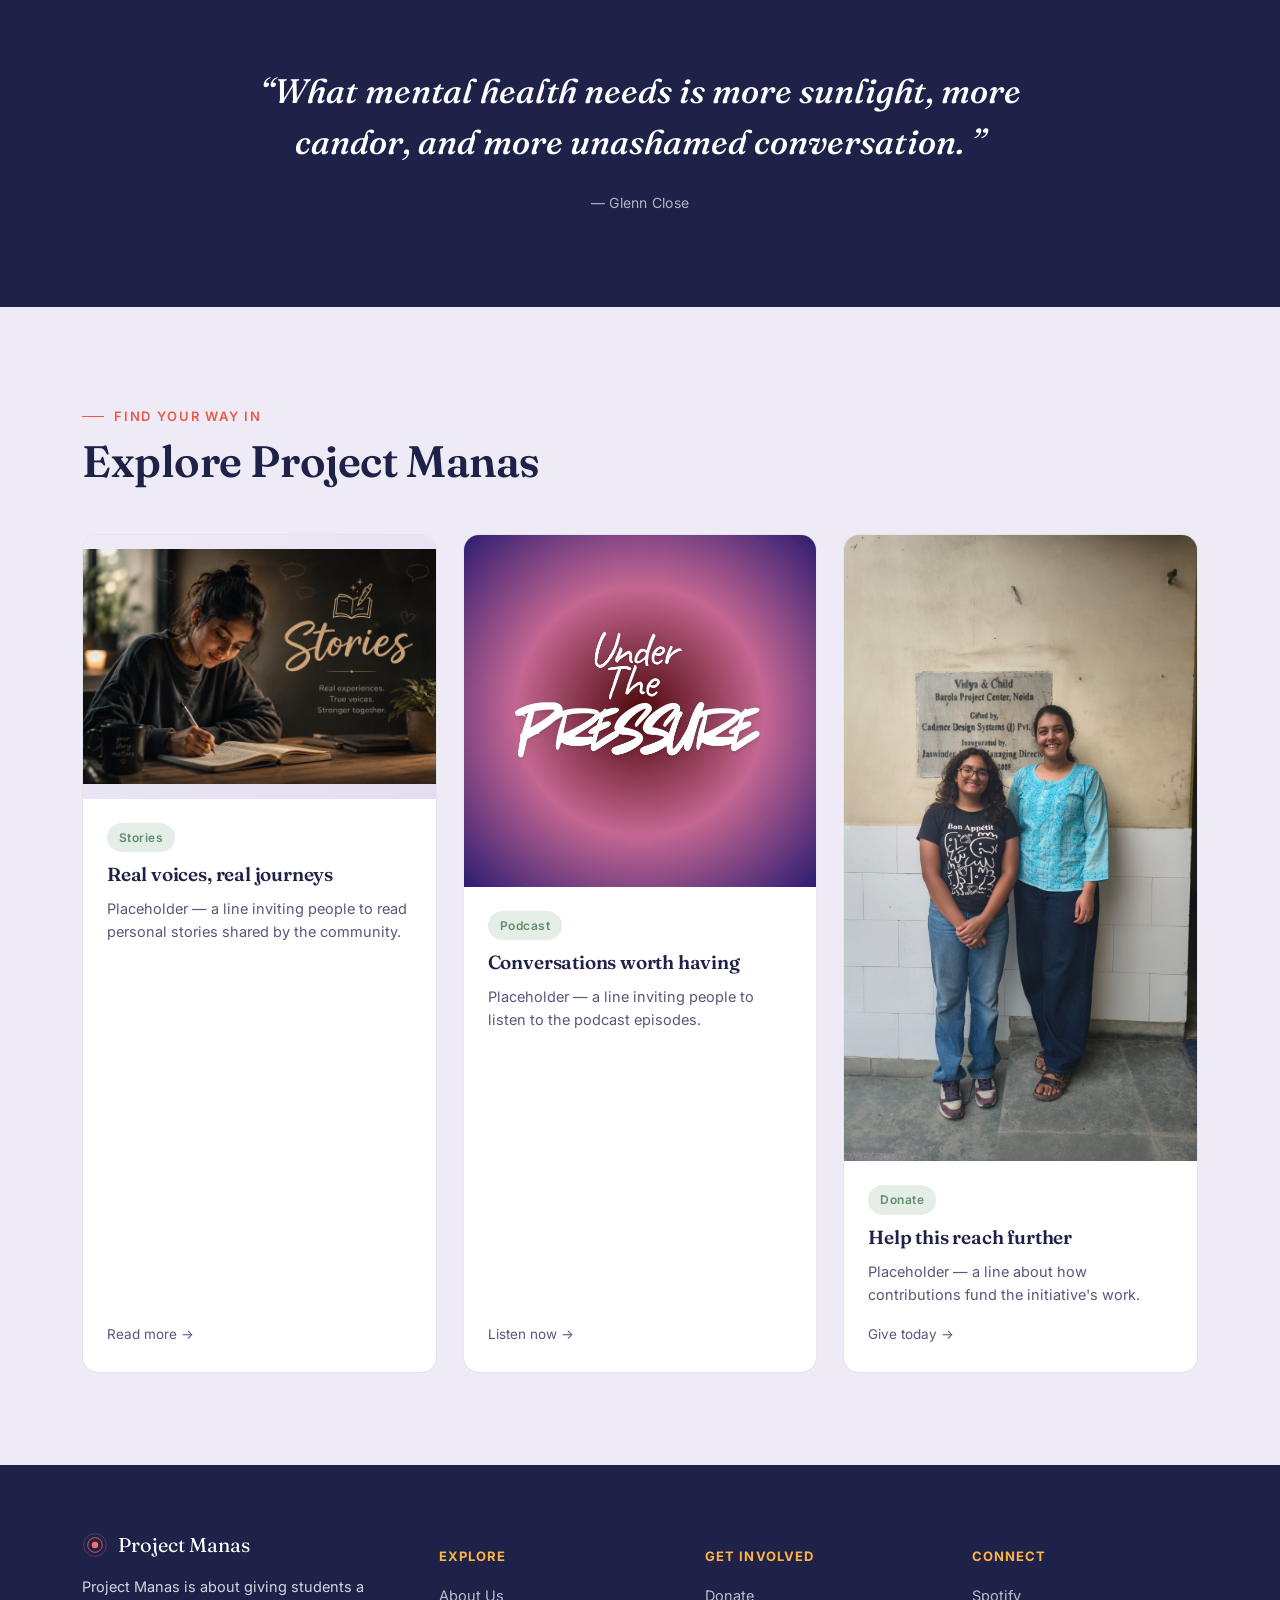
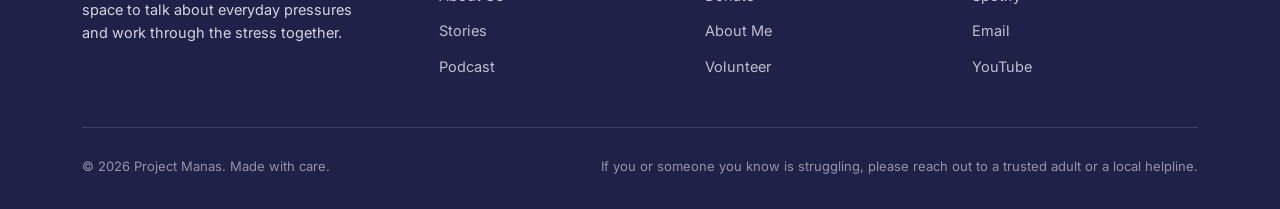
==== commit 7d70603e: "Update index.html" ====
--- a/index.html
+++ b/index.html
@@ -132,7 +132,9 @@
 
     <div class="cards-grid">
       <a href="stories.html" class="card">
-        <div class="card-media">story photo / illustration placeholder</div>
+        <div class="card-media">
+  <img src="stories.png" alt="Project Manas Stories">
+</div>
         <div class="card-body">
           <span class="tag">Stories</span>
           <h3>Real voices, real journeys</h3>
@@ -142,7 +144,9 @@
       </a>
 
       <a href="podcast.html" class="card">
-        <div class="card-media">podcast cover placeholder</div>
+       <div class="card-media">
+  <img src="podcast.jpeg" alt="Project Manas Podcast">
+</div>
         <div class="card-body">
           <span class="tag">Podcast</span>
           <h3>Conversations worth having</h3>
@@ -152,7 +156,9 @@
       </a>
 
       <a href="donate.html" class="card">
-        <div class="card-media">impact photo placeholder</div>
+        <div class="card-media">
+  <img src="donate.jpeg" alt="Donate">
+</div>
         <div class="card-body">
           <span class="tag">Donate</span>
           <h3>Help this reach further</h3>
--- a/style.css
+++ b/style.css
@@ -481,9 +481,9 @@
 /* ---- team / person block (about us + about me) ---- */
 .person{
   display: grid;
-  grid-template-columns: 260px 1fr;
-  gap: 46px;
-  align-items: center;
+  grid-template-columns: 390px 1fr;
+  gap: 50px;
+  align-items: start;
 }
 @media (max-width: 760px){ .person{ grid-template-columns: 1fr; } }
 .person-photo{
@@ -656,3 +656,119 @@
     display: inline-block;
     margin-top: 40px;
 }
+/* ---- textual stories: question / answer styling ---- */
+
+.story-qa{
+  display: grid;
+  gap: 0;
+}
+
+.story-question{
+  margin-top: 0;
+  margin-bottom: 8px;
+  padding-left: 0;
+  border-left: none;
+}
+
+.story-question p{
+  color: var(--coral-dark);
+  font-size: 15px;
+  line-height: 1.7;
+  font-weight: 600;
+  margin: 0;
+}
+
+.story-answer{
+  margin-left: 34px;
+  margin-bottom: 28px;
+  padding-left: 0;
+  border-left: none;
+}
+
+.story-answer p{
+  color: var(--text-soft);
+  font-size: 15px;
+  line-height: 1.7;
+  font-weight: 400;
+  margin: 0;
+}
+.story-student{
+  margin-bottom: 32px;
+}
+
+.story-student h3{
+  font-family: var(--font-display);
+  font-size: 26px;
+  line-height: 1.15;
+  font-weight: 600;
+  color: var(--ink);
+  margin: 0 0 5px;
+}
+
+.story-student span{
+  display: block;
+  font-family: var(--font-body);
+  font-size: 14px;
+  line-height: 1.4;
+  font-weight: 700;
+  color: var(--text-soft);
+
+}
+.story-top{
+  text-align: center;
+  margin-top: 10px;
+  padding-top: 20px;
+}
+
+.story-top a{
+  color: var(--coral-dark);
+  font-size: 14px;
+  font-weight: 600;
+}
+
+.story-top a:hover{
+  color: var(--ink);
+}
+.story-text{
+  margin-bottom: 85px;
+}
+/* ---- Mobile refinement ---- */
+
+@media (max-width: 600px){
+
+  .story-text{
+    margin-bottom: 65px;
+  }
+
+  .story-student{
+    margin-bottom: 26px;
+  }
+
+  .story-student h3{
+    font-size: 23px;
+  }
+
+  .story-student span{
+    font-size: 13px;
+  }
+
+  .story-question p,
+  .story-answer p{
+    font-size: 15px;
+    line-height: 1.65;
+  }
+
+  .story-answer{
+    margin-left: 22px;
+    margin-bottom: 25px;
+  }
+
+}
+
+/* About Me — full-width concluding paragraph */
+.person-full{
+  grid-column: 1 / -1;
+  width: 100%;
+  max-width: none !important;
+  margin-top: 28px;
+}   
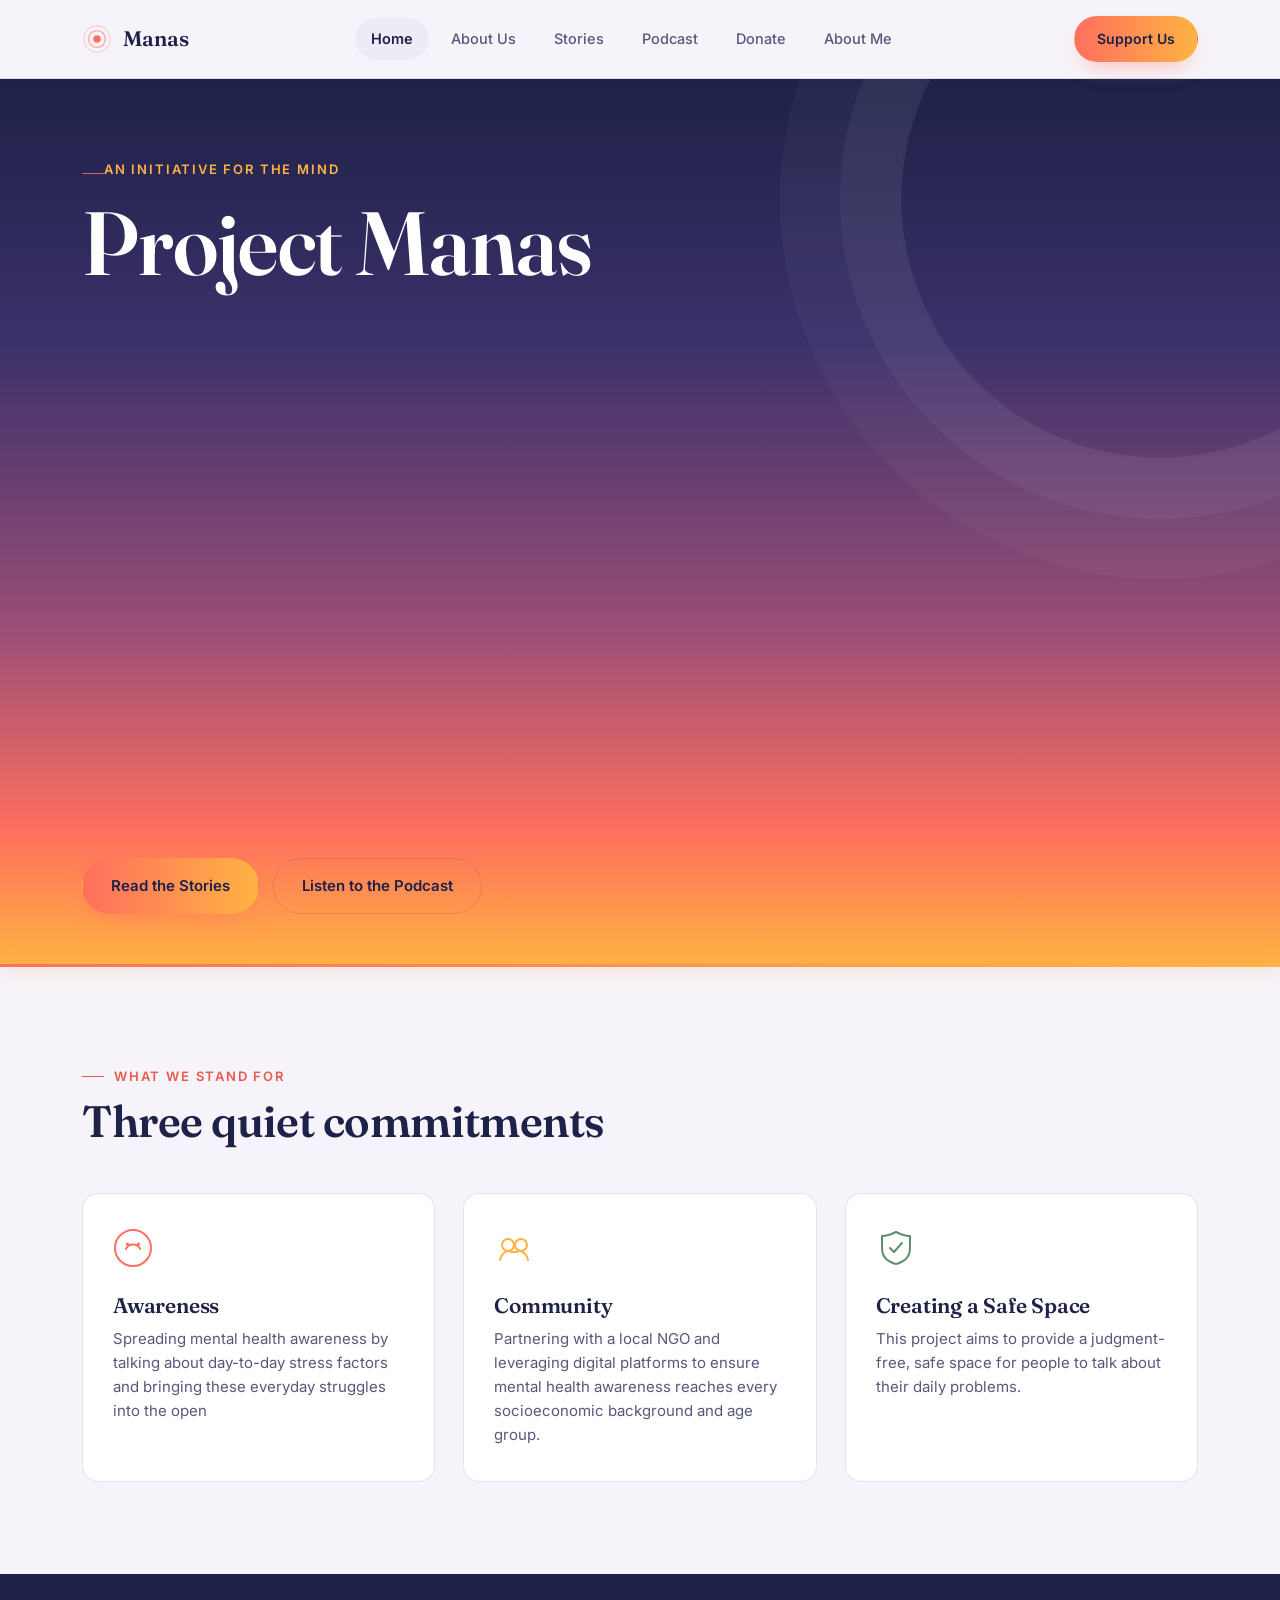
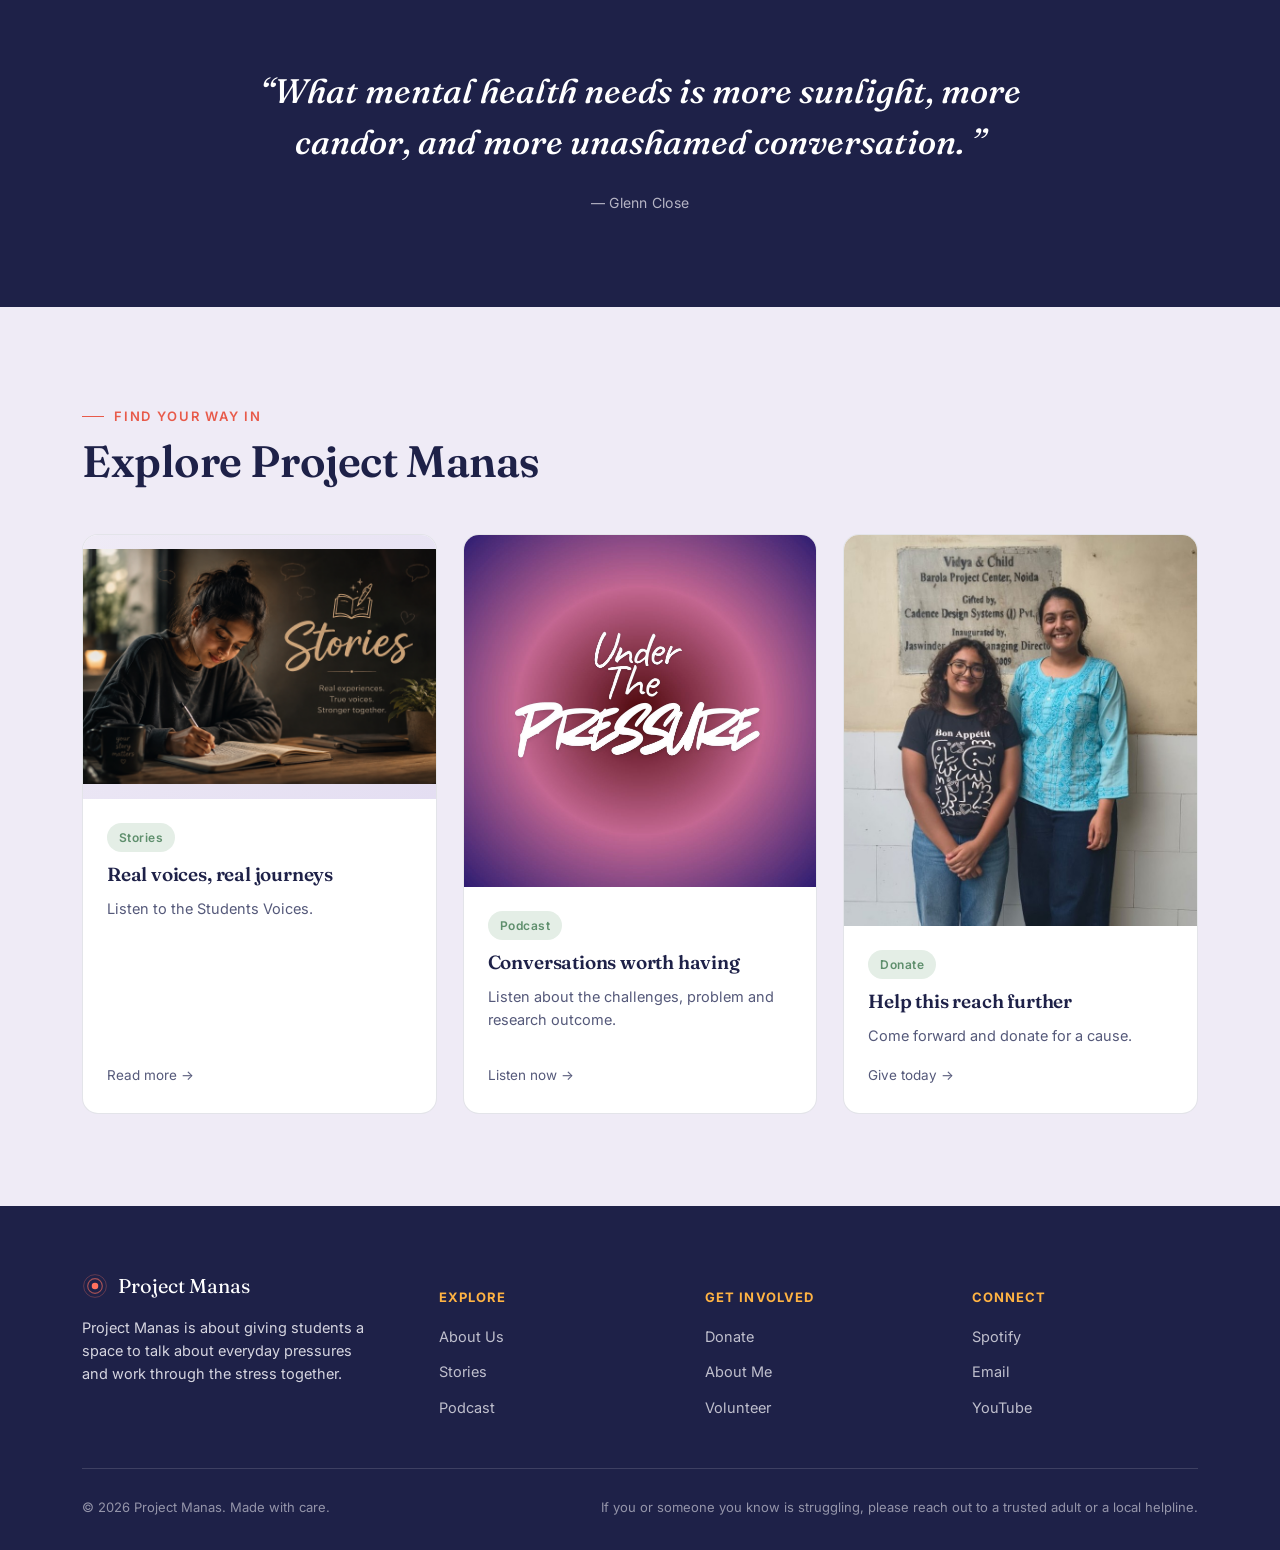
==== commit d2ff6a81: "Revise content in index.html for clarity Updated placeholder text for community stories, podcast, an" ====
--- a/index.html
+++ b/index.html
@@ -138,7 +138,7 @@
         <div class="card-body">
           <span class="tag">Stories</span>
           <h3>Real voices, real journeys</h3>
-          <p><!-- CONTENT --> Placeholder — a line inviting people to read personal stories shared by the community.</p>
+          <p><!-- CONTENT --> Listen to the Students Voices.</p>
           <div class="card-foot"><span>Read more →</span></div>
         </div>
       </a>
@@ -150,19 +150,19 @@
         <div class="card-body">
           <span class="tag">Podcast</span>
           <h3>Conversations worth having</h3>
-          <p><!-- CONTENT --> Placeholder — a line inviting people to listen to the podcast episodes.</p>
+          <p><!-- CONTENT --> Listen about the challenges, problem and research outcome.
           <div class="card-foot"><span>Listen now →</span></div>
         </div>
       </a>
 
       <a href="donate.html" class="card">
         <div class="card-media">
-  <img src="donate.jpeg" alt="Donate">
+  <img src="donate1.jpeg" alt="Donate">
 </div>
         <div class="card-body">
           <span class="tag">Donate</span>
           <h3>Help this reach further</h3>
-          <p><!-- CONTENT --> Placeholder — a line about how contributions fund the initiative's work.</p>
+          <p><!-- CONTENT -->Come forward and donate for a cause.</p>
           <div class="card-foot"><span>Give today →</span></div>
         </div>
       </a>
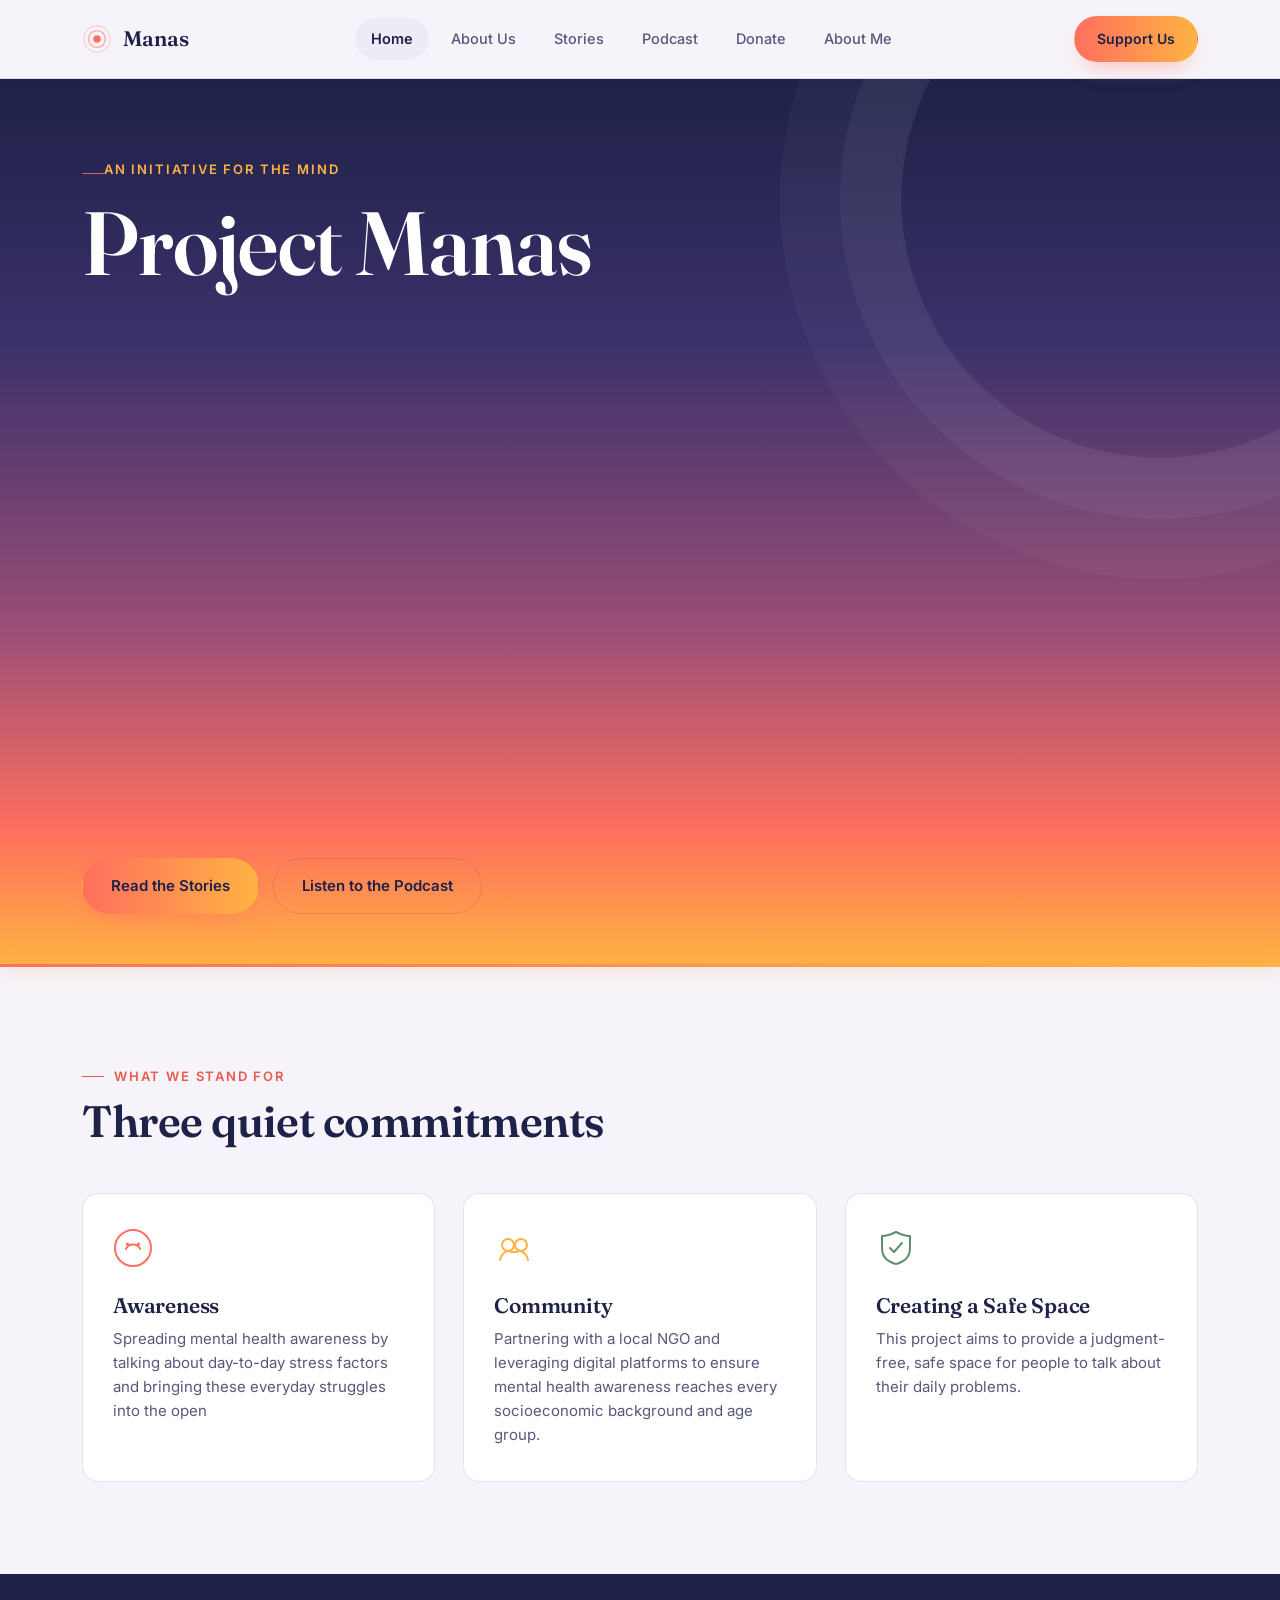
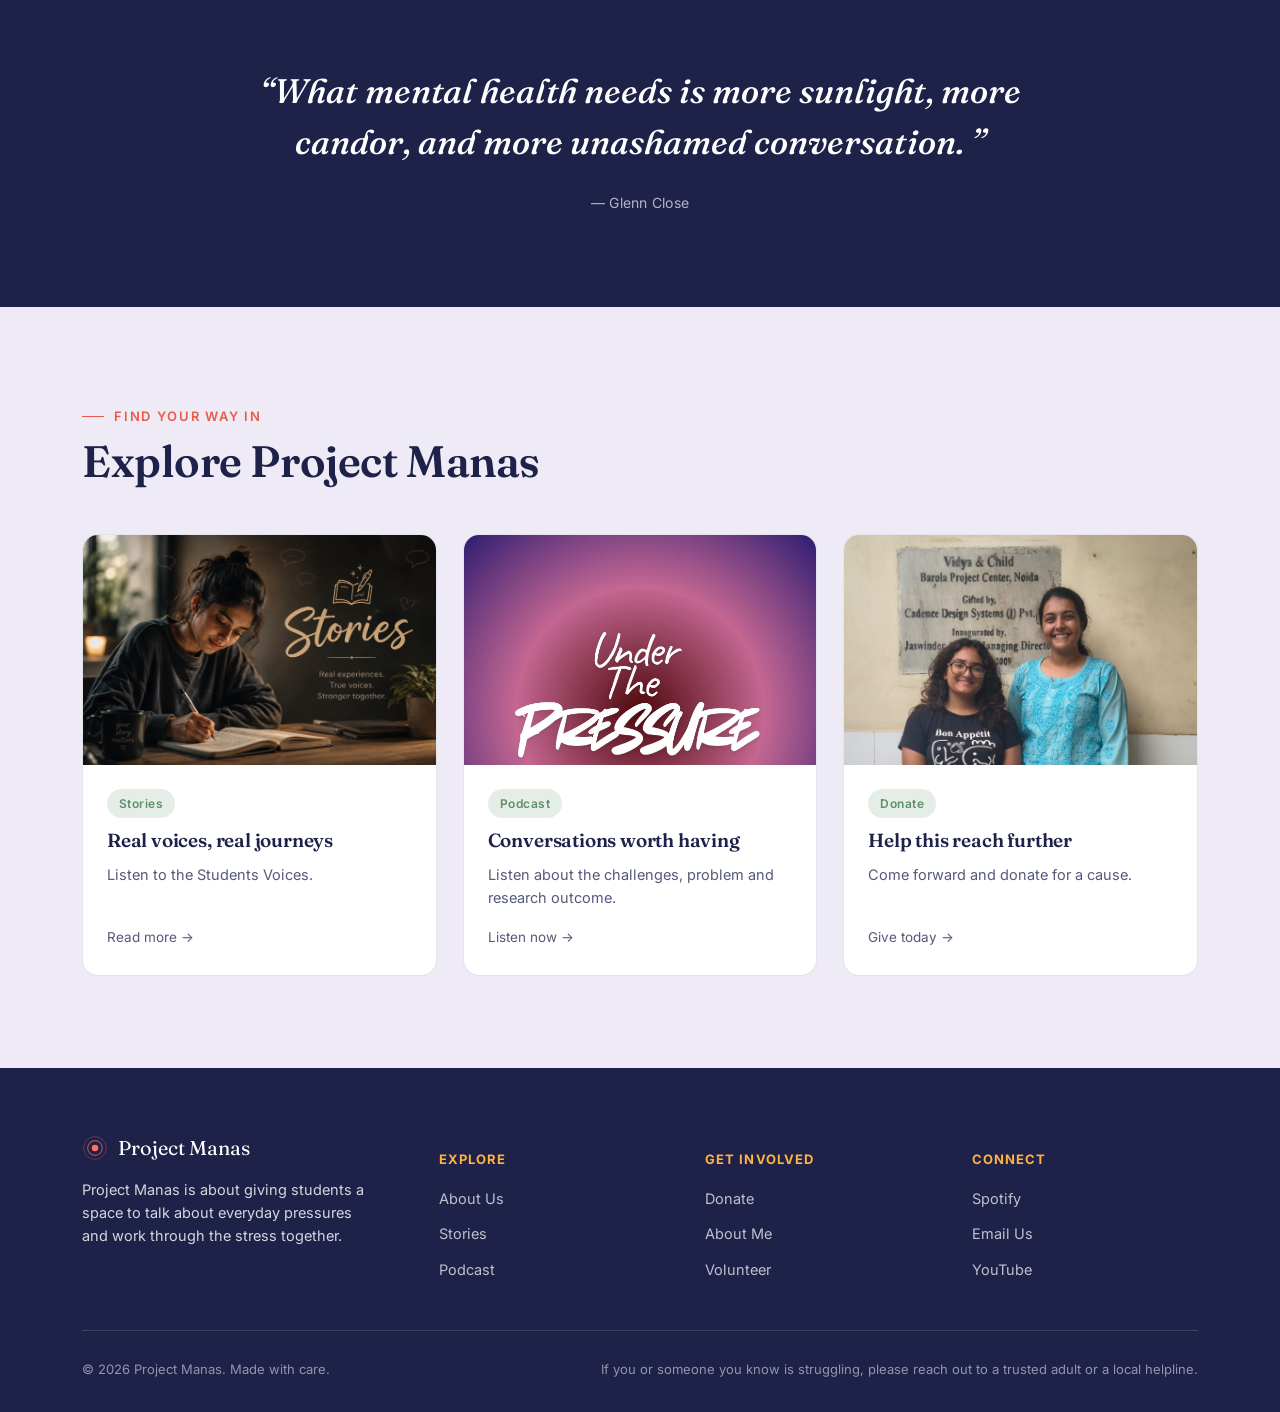
==== commit 06cd940d: "Update footer links with actual URLs" ====
--- a/index.html
+++ b/index.html
@@ -206,10 +206,10 @@
       </div>
       <div class="footer-col">
         <h4>Connect</h4>
-        <ul>
-          <li><a href="#">Spotify</a></li>
-          <li><a href="#">Email</a></li>
-          <li><a href="#">YouTube</a></li>
+         <ul>
+          <li><a href="https://open.spotify.com/show/6CI9x08W6Eq0ewhfBQoJZ8">Spotify</a></li>
+          <li><a href="mailto:projectmanas26@gmail.com">Email Us</a></li>
+          <li><a href="https://www.youtube.com/@ProjectManas-b1o" target="_blank" rel="noopener">YouTube</a></li>
         </ul>
       </div>
     </div>
--- a/style.css
+++ b/style.css
@@ -345,16 +345,28 @@
 }
 .card:hover{ transform: translateY(-4px); box-shadow: 0 24px 44px -26px rgba(30,33,72,0.28); }
 .card-media{
-  aspect-ratio: 4/3;
-  background: linear-gradient(135deg, var(--paper-dim), #E4DEF2);
-  display: flex; align-items: center; justify-content: center;
-  color: var(--text-soft); font-size: 13px;
+  width: 100%;
+  height: 230px;
+  overflow: hidden;
+  background: var(--paper-dim);
+  display: flex;
+  align-items: center;
+  justify-content: center;
+}
+
+.card-media img{
+  width: 100%;
+  height: 100%;
+  object-fit: cover;
+  display: block;
+  object-position: top center;
 }
 .card-media iframe {
     width: 100%;
     height: 100%;
     border: 0;
 }
+
 .card-body{ padding: 24px 24px 26px; display: flex; flex-direction: column; gap: 12px; flex: 1; }
 .tag{
   display: inline-flex;
@@ -772,3 +784,9 @@
   max-width: none !important;
   margin-top: 28px;
 }   
+.why-manas-head{
+  align-items: flex-start;
+}
+.stories-section{
+  padding-top: 120px;
+}
